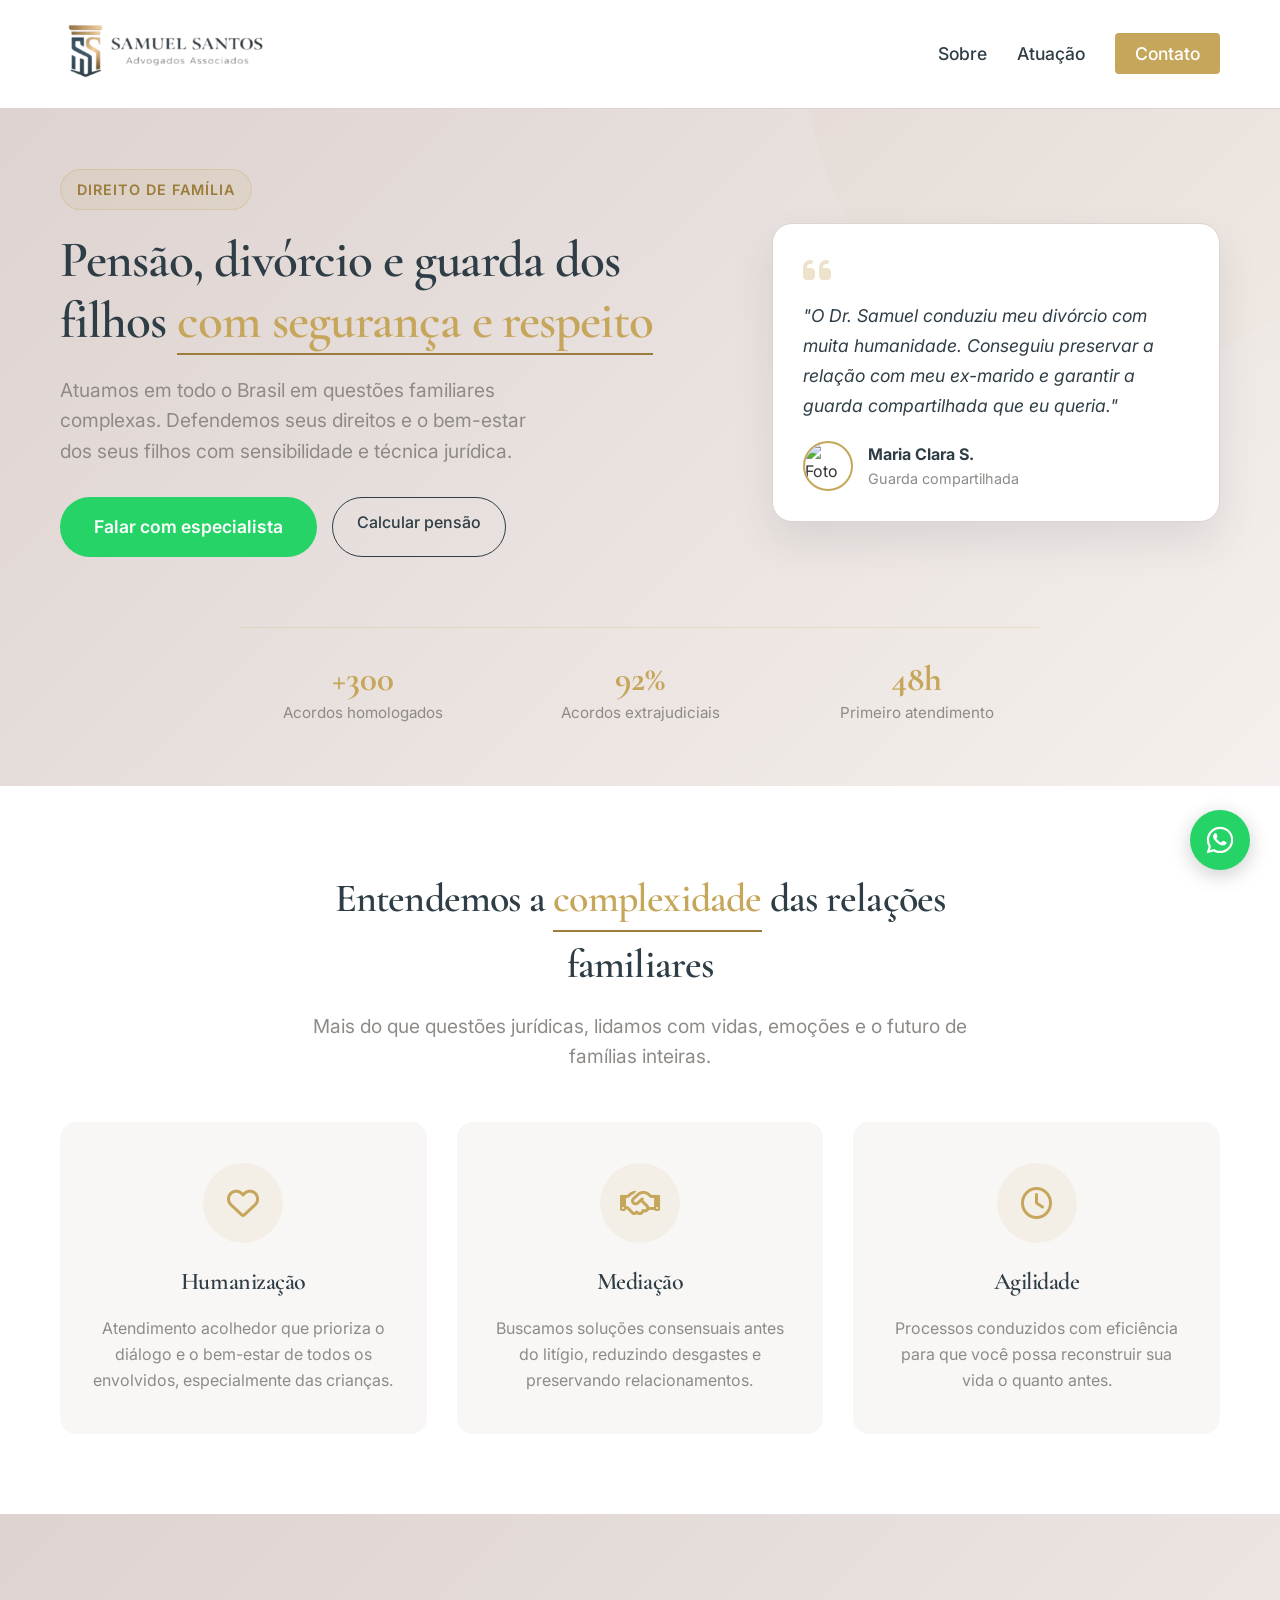
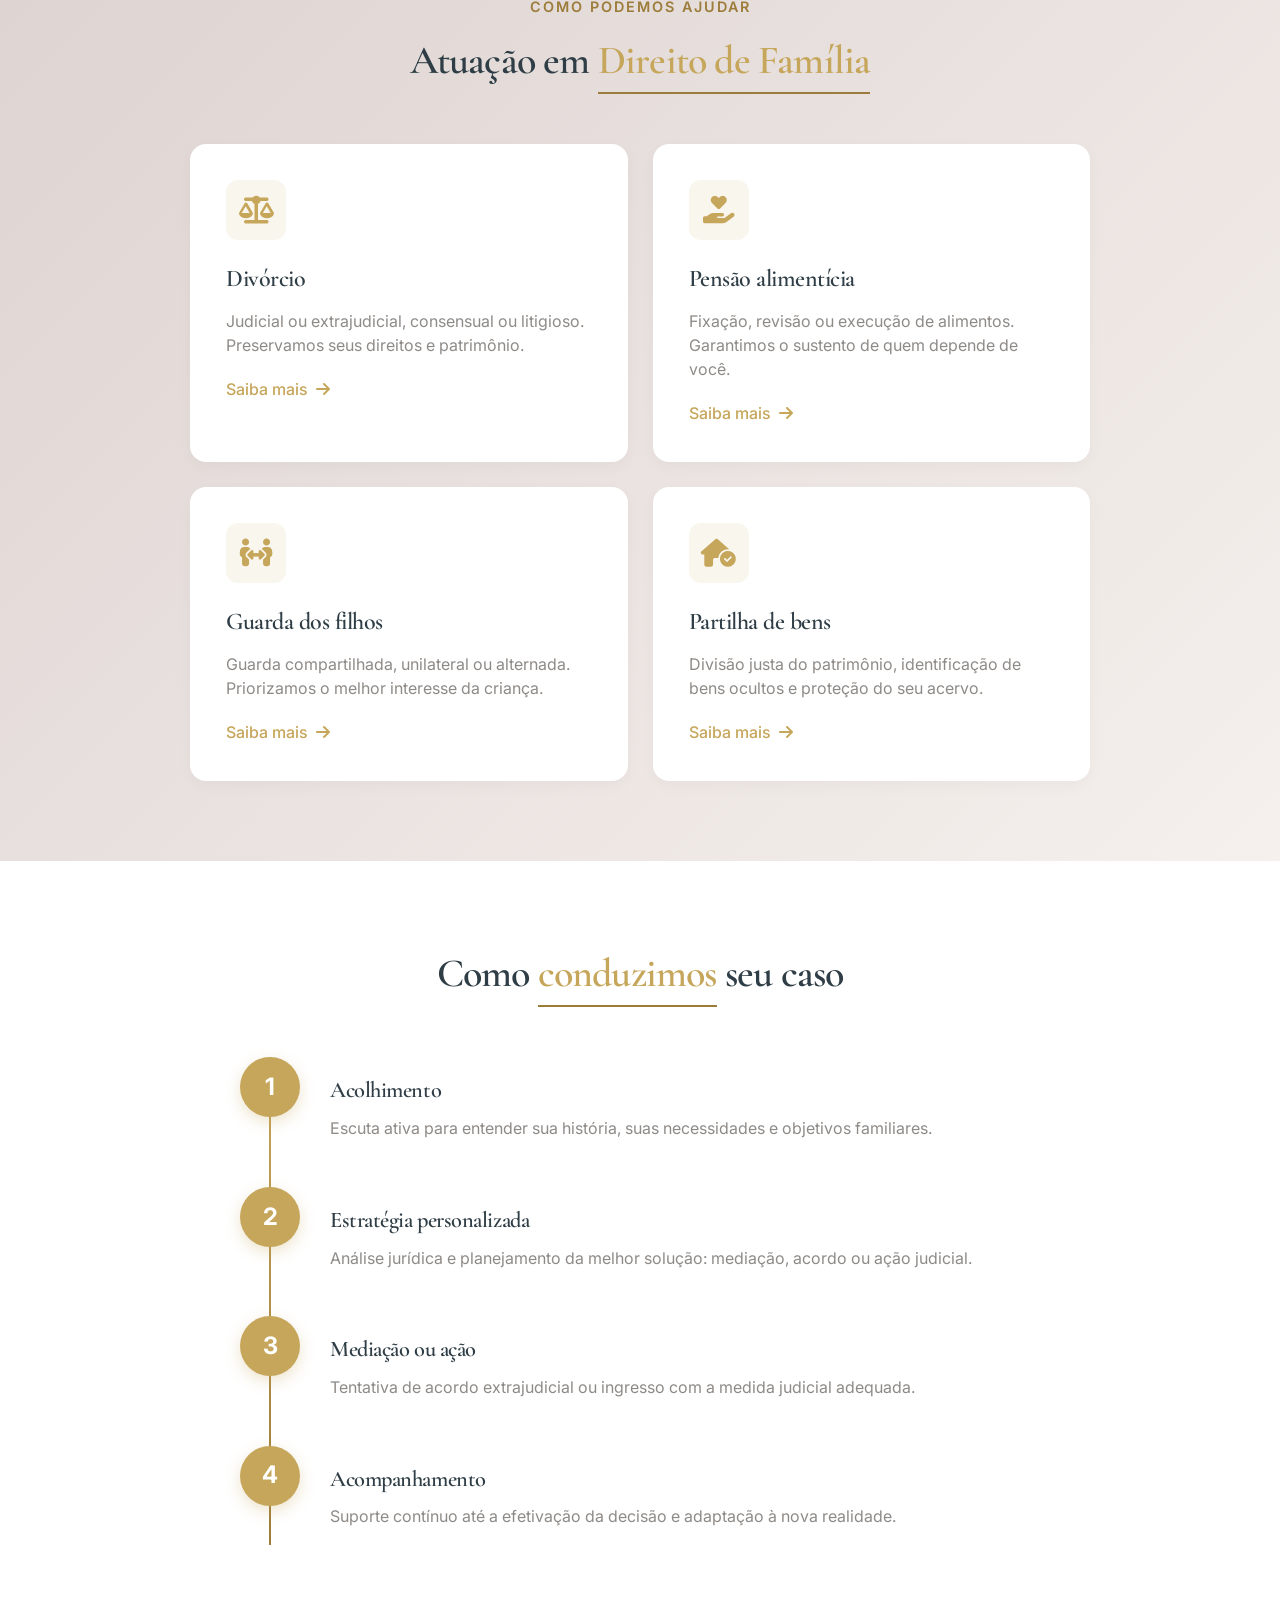
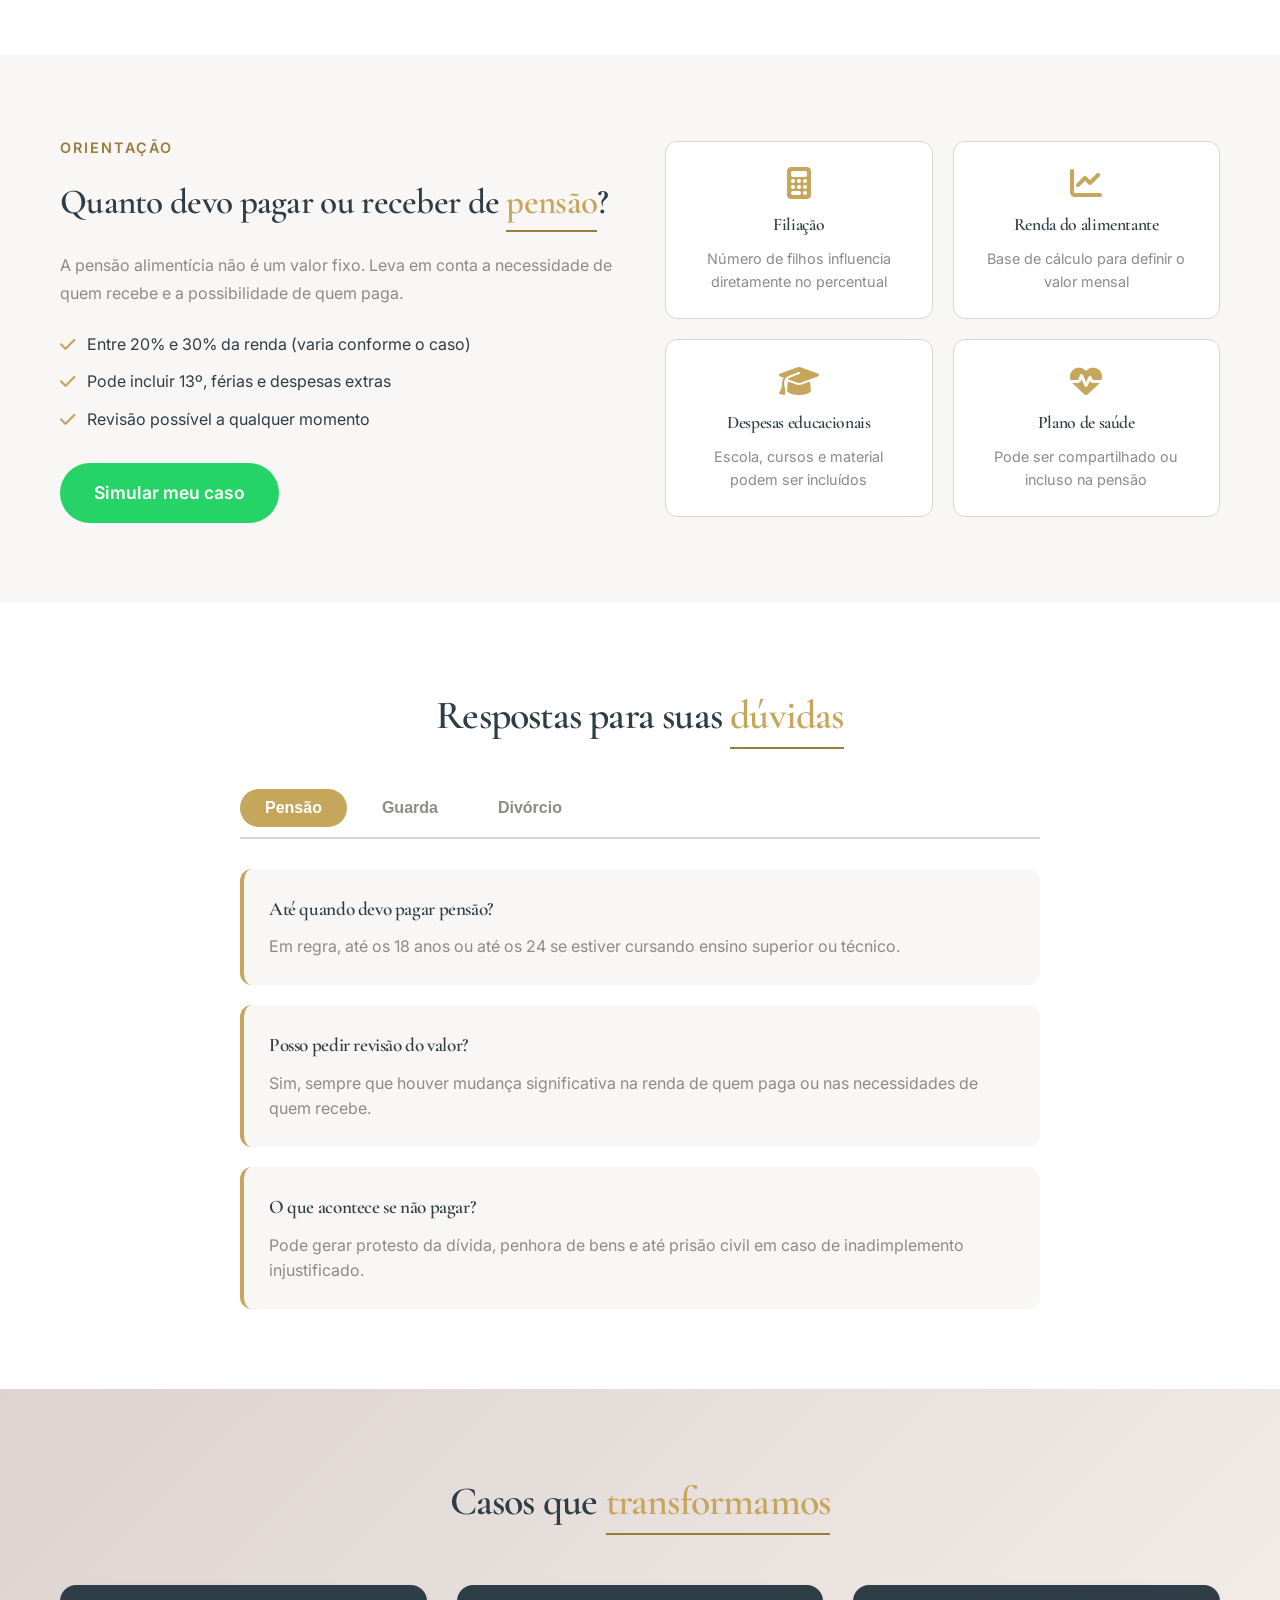
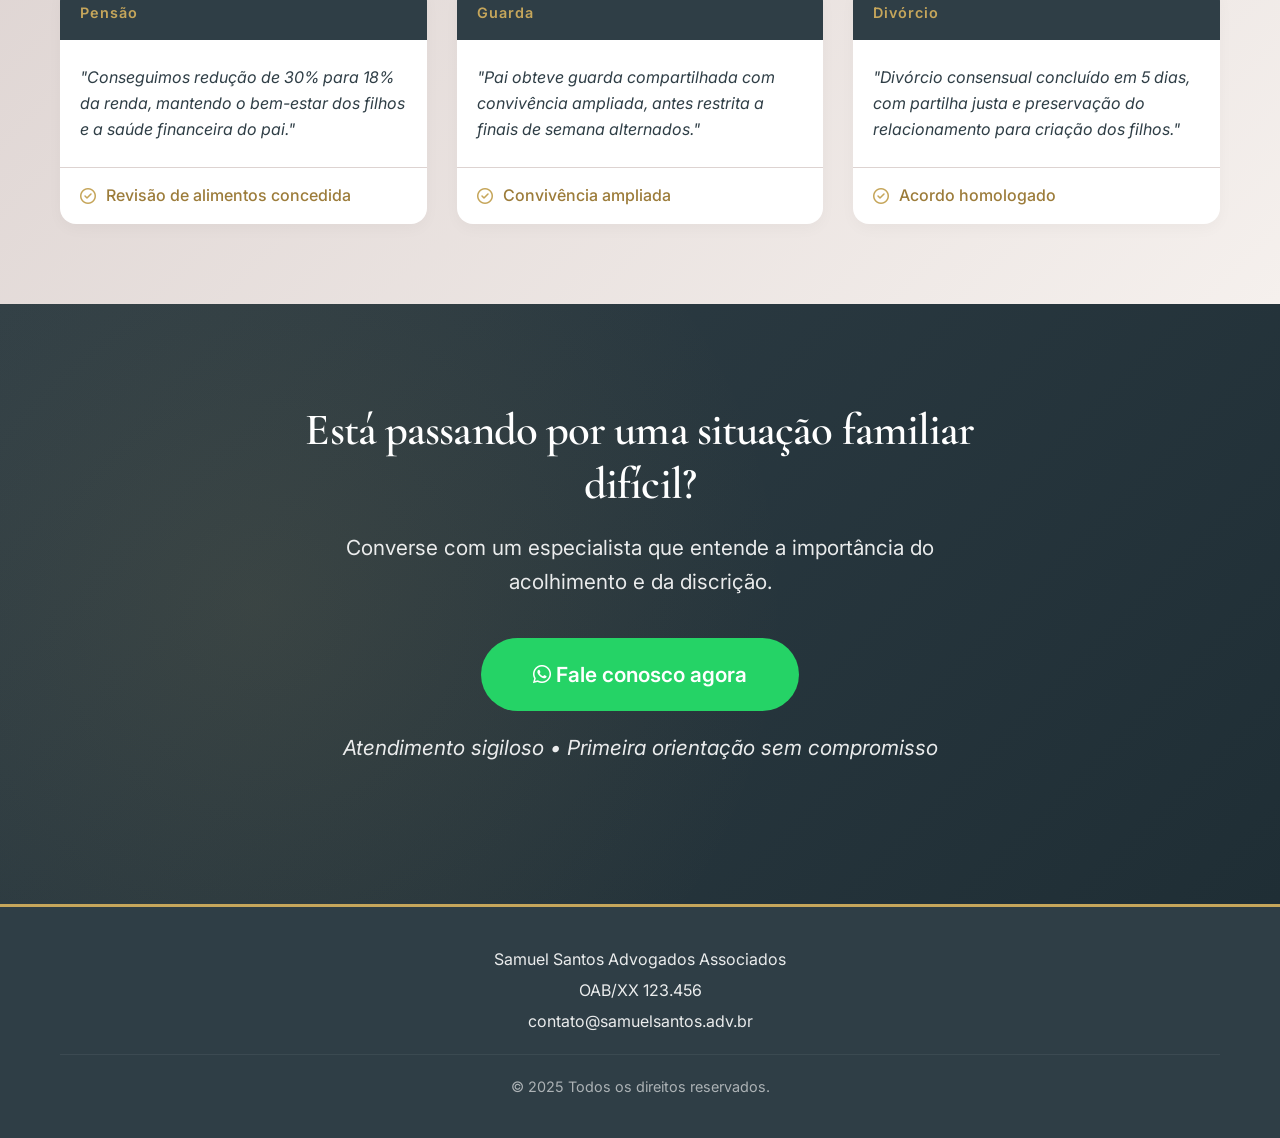
==== pensaoeDivorcio/index.html @ beafce42 "Add files via upload" ====
<!DOCTYPE html>
<html lang="pt-BR">
<head>
    <meta charset="UTF-8">
    <meta name="viewport" content="width=device-width, initial-scale=1.0">
    <title>Samuel Santos Advogados - Direito de Família</title>
    <link rel="stylesheet" href="css/estilo.css">
    <link rel="preconnect" href="https://fonts.googleapis.com">
    <link rel="preconnect" href="https://fonts.gstatic.com" crossorigin>
    <link href="https://fonts.googleapis.com/css2?family=Cormorant+Garamond:wght@400;500;600;700&family=Inter:wght@300;400;500;600&display=swap" rel="stylesheet">
    <link rel="stylesheet" href="https://cdnjs.cloudflare.com/ajax/libs/font-awesome/6.5.1/css/all.min.css">
</head>
<body>
    <!-- HEADER COM LOGO (mantido) -->
    <header class="cabecalho">
        <div class="container cabecalho-flex">
            <div class="logo">
                <img src="imagens/logo-samuel-santos.png" alt="Samuel Santos Advogados Associados" class="logo-img">
            </div>
            <nav class="menu-principal">
                <ul>
                    <li><a href="#sobre">Sobre</a></li>
                    <li><a href="#atuacao">Atuação</a></li>
                    <li><a href="#contato" class="btn-contato-header">Contato</a></li>
                </ul>
            </nav>
        </div>
    </header>

    <!-- HERO SECTION - LAYOUT COM DEPOIMENTO EM DESTAQUE (formato único) -->
    <section class="hero-familia">
        <div class="container">
            <div class="hero-familia-grid">
                <div class="hero-familia-conteudo">
                    <span class="hero-familia-tag">DIREITO DE FAMÍLIA</span>
                    <h1>Pensão, divórcio e guarda dos filhos <span class="destaque-dourado">com segurança e respeito</span></h1>
                    <p class="hero-familia-texto">Atuamos em todo o Brasil em questões familiares complexas. Defendemos seus direitos e o bem-estar dos seus filhos com sensibilidade e técnica jurídica.</p>
                    <div class="hero-familia-cta">
                        <a href="https://wa.me/5511999999999" class="btn-whatsapp" target="_blank">Falar com especialista</a>
                        <a href="#calculadora" class="btn-secundario">Calcular pensão</a>
                    </div>
                </div>
                <div class="hero-familia-depoimento">
                    <div class="depoimento-card">
                        <i class="fa-solid fa-quote-left"></i>
                        <p>"O Dr. Samuel conduziu meu divórcio com muita humanidade. Conseguiu preservar a relação com meu ex-marido e garantir a guarda compartilhada que eu queria."</p>
                        <div class="depoimento-autor">
                            <img src="imagens/depoimento-1.JPEG" alt="Foto de cliente" class="depoimento-foto">
                            <div>
                                <strong>Maria Clara S.</strong>
                                <span>Guarda compartilhada</span>
                            </div>
                        </div>
                    </div>
                </div>
            </div>
            <div class="hero-familia-stats">
                <div class="stat-item">
                    <span class="stat-numero">+300</span>
                    <span class="stat-label">Acordos homologados</span>
                </div>
                <div class="stat-item">
                    <span class="stat-numero">92%</span>
                    <span class="stat-label">Acordos extrajudiciais</span>
                </div>
                <div class="stat-item">
                    <span class="stat-numero">48h</span>
                    <span class="stat-label">Primeiro atendimento</span>
                </div>
            </div>
        </div>
    </section>

    <!-- SEÇÃO SOBRE - COM FOCO EM FAMÍLIA (layout diferente) -->
    <section id="sobre" class="sobre-familia">
        <div class="container">
            <div class="sobre-familia-header">
                <h2>Entendemos a <span class="destaque-dourado">complexidade</span> das relações familiares</h2>
                <p>Mais do que questões jurídicas, lidamos com vidas, emoções e o futuro de famílias inteiras.</p>
            </div>
            <div class="sobre-familia-grid">
                <div class="sobre-familia-card">
                    <div class="sobre-familia-icone">
                        <i class="fa-regular fa-heart"></i>
                    </div>
                    <h3>Humanização</h3>
                    <p>Atendimento acolhedor que prioriza o diálogo e o bem-estar de todos os envolvidos, especialmente das crianças.</p>
                </div>
                <div class="sobre-familia-card">
                    <div class="sobre-familia-icone">
                        <i class="fa-regular fa-handshake"></i>
                    </div>
                    <h3>Mediação</h3>
                    <p>Buscamos soluções consensuais antes do litígio, reduzindo desgastes e preservando relacionamentos.</p>
                </div>
                <div class="sobre-familia-card">
                    <div class="sobre-familia-icone">
                        <i class="fa-regular fa-clock"></i>
                    </div>
                    <h3>Agilidade</h3>
                    <p>Processos conduzidos com eficiência para que você possa reconstruir sua vida o quanto antes.</p>
                </div>
            </div>
        </div>
    </section>

    <!-- SEÇÃO DE ÁREAS DE ATUAÇÃO - GRID 2x2 COM ÍCONES (formato novo) -->
    <section id="atuacao" class="areas-atuacao">
        <div class="container">
            <div class="areas-atuacao-header">
                <span class="areas-tag">COMO PODEMOS AJUDAR</span>
                <h2>Atuação em <span class="destaque-dourado">Direito de Família</span></h2>
            </div>
            <div class="areas-grid">
                <div class="area-item">
                    <div class="area-icon-wrapper">
                        <i class="fa-solid fa-scale-balanced"></i>
                    </div>
                    <h3>Divórcio</h3>
                    <p>Judicial ou extrajudicial, consensual ou litigioso. Preservamos seus direitos e patrimônio.</p>
                    <a href="#" class="area-saiba-mais">Saiba mais <i class="fa-solid fa-arrow-right"></i></a>
                </div>
                <div class="area-item">
                    <div class="area-icon-wrapper">
                        <i class="fa-solid fa-hand-holding-heart"></i>
                    </div>
                    <h3>Pensão alimentícia</h3>
                    <p>Fixação, revisão ou execução de alimentos. Garantimos o sustento de quem depende de você.</p>
                    <a href="#" class="area-saiba-mais">Saiba mais <i class="fa-solid fa-arrow-right"></i></a>
                </div>
                <div class="area-item">
                    <div class="area-icon-wrapper">
                        <i class="fa-solid fa-people-arrows"></i>
                    </div>
                    <h3>Guarda dos filhos</h3>
                    <p>Guarda compartilhada, unilateral ou alternada. Priorizamos o melhor interesse da criança.</p>
                    <a href="#" class="area-saiba-mais">Saiba mais <i class="fa-solid fa-arrow-right"></i></a>
                </div>
                <div class="area-item">
                    <div class="area-icon-wrapper">
                        <i class="fa-solid fa-house-circle-check"></i>
                    </div>
                    <h3>Partilha de bens</h3>
                    <p>Divisão justa do patrimônio, identificação de bens ocultos e proteção do seu acervo.</p>
                    <a href="#" class="area-saiba-mais">Saiba mais <i class="fa-solid fa-arrow-right"></i></a>
                </div>
            </div>
        </div>
    </section>

    <!-- SEÇÃO DE PROCESSO - TIMELINE VERTICAL (formato diferente das anteriores) -->
    <section class="processo-familia">
        <div class="container">
            <h2 class="processo-titulo">Como <span class="destaque-dourado">conduzimos</span> seu caso</h2>
            <div class="processo-linha">
                <div class="processo-item">
                    <div class="processo-marcador">
                        <span>1</span>
                    </div>
                    <div class="processo-conteudo">
                        <h3>Acolhimento</h3>
                        <p>Escuta ativa para entender sua história, suas necessidades e objetivos familiares.</p>
                    </div>
                </div>
                <div class="processo-item">
                    <div class="processo-marcador">
                        <span>2</span>
                    </div>
                    <div class="processo-conteudo">
                        <h3>Estratégia personalizada</h3>
                        <p>Análise jurídica e planejamento da melhor solução: mediação, acordo ou ação judicial.</p>
                    </div>
                </div>
                <div class="processo-item">
                    <div class="processo-marcador">
                        <span>3</span>
                    </div>
                    <div class="processo-conteudo">
                        <h3>Mediação ou ação</h3>
                        <p>Tentativa de acordo extrajudicial ou ingresso com a medida judicial adequada.</p>
                    </div>
                </div>
                <div class="processo-item">
                    <div class="processo-marcador">
                        <span>4</span>
                    </div>
                    <div class="processo-conteudo">
                        <h3>Acompanhamento</h3>
                        <p>Suporte contínuo até a efetivação da decisão e adaptação à nova realidade.</p>
                    </div>
                </div>
            </div>
        </div>
    </section>

    <!-- SEÇÃO CALCULADORA DE PENSÃO (interativa com cards) -->
    <section id="calculadora" class="calculadora-pensao">
        <div class="container">
            <div class="calculadora-grid">
                <div class="calculadora-info">
                    <span class="calculadora-tag">ORIENTAÇÃO</span>
                    <h2>Quanto devo pagar ou receber de <span class="destaque-dourado">pensão</span>?</h2>
                    <p>A pensão alimentícia não é um valor fixo. Leva em conta a necessidade de quem recebe e a possibilidade de quem paga.</p>
                    <ul class="calculadora-lista">
                        <li><i class="fa-solid fa-check"></i> Entre 20% e 30% da renda (varia conforme o caso)</li>
                        <li><i class="fa-solid fa-check"></i> Pode incluir 13º, férias e despesas extras</li>
                        <li><i class="fa-solid fa-check"></i> Revisão possível a qualquer momento</li>
                    </ul>
                    <a href="https://wa.me/5511999999999" class="btn-whatsapp">Simular meu caso</a>
                </div>
                <div class="calculadora-cards">
                    <div class="card-pensao">
                        <i class="fa-solid fa-calculator"></i>
                        <h4>Filiação</h4>
                        <p>Número de filhos influencia diretamente no percentual</p>
                    </div>
                    <div class="card-pensao">
                        <i class="fa-solid fa-chart-line"></i>
                        <h4>Renda do alimentante</h4>
                        <p>Base de cálculo para definir o valor mensal</p>
                    </div>
                    <div class="card-pensao">
                        <i class="fa-solid fa-graduation-cap"></i>
                        <h4>Despesas educacionais</h4>
                        <p>Escola, cursos e material podem ser incluídos</p>
                    </div>
                    <div class="card-pensao">
                        <i class="fa-solid fa-heart-pulse"></i>
                        <h4>Plano de saúde</h4>
                        <p>Pode ser compartilhado ou incluso na pensão</p>
                    </div>
                </div>
            </div>
        </div>
    </section>

    <!-- SEÇÃO DE DÚVIDAS - FORMATO DE ABAS (novo) -->
    <section class="duvidas-familia">
        <div class="container">
            <h2 class="duvidas-titulo">Respostas para suas <span class="destaque-dourado">dúvidas</span></h2>
            <div class="duvidas-tabs">
                <div class="tabs-header">
                    <button class="tab-btn ativo" data-tab="pensao">Pensão</button>
                    <button class="tab-btn" data-tab="guarda">Guarda</button>
                    <button class="tab-btn" data-tab="divorcio">Divórcio</button>
                </div>
                <div class="tabs-content">
                    <div class="tab-panel ativo" id="pensao">
                        <div class="faq-lista">
                            <div class="faq-item">
                                <h4>Até quando devo pagar pensão?</h4>
                                <p>Em regra, até os 18 anos ou até os 24 se estiver cursando ensino superior ou técnico.</p>
                            </div>
                            <div class="faq-item">
                                <h4>Posso pedir revisão do valor?</h4>
                                <p>Sim, sempre que houver mudança significativa na renda de quem paga ou nas necessidades de quem recebe.</p>
                            </div>
                            <div class="faq-item">
                                <h4>O que acontece se não pagar?</h4>
                                <p>Pode gerar protesto da dívida, penhora de bens e até prisão civil em caso de inadimplemento injustificado.</p>
                            </div>
                        </div>
                    </div>
                    <div class="tab-panel" id="guarda">
                        <div class="faq-lista">
                            <div class="faq-item">
                                <h4>Guarda compartilhada significa tempo igual?</h4>
                                <p>Não necessariamente. Significa divisão de responsabilidades, não necessariamente tempo igual com cada genitor.</p>
                            </div>
                            <div class="faq-item">
                                <h4>Como definir a guarda unilateral?</h4>
                                <p>Quando um dos geniores não tem condições ou interesse em exercer a guarda, ou quando há conflito grave.</p>
                            </div>
                            <div class="faq-item">
                                <h4>Filho pode escolher com quem ficar?</h4>
                                <p>O juiz ouve a criança, mas a decisão final considera o melhor interesse, não apenas a vontade.</p>
                            </div>
                        </div>
                    </div>
                    <div class="tab-panel" id="divorcio">
                        <div class="faq-lista">
                            <div class="faq-item">
                                <h4>Preciso de advogado para me divorciar?</h4>
                                <p>Sim, o divórcio judicial ou extrajudicial exige assistência de advogado.</p>
                            </div>
                            <div class="faq-item">
                                <h4>Quanto tempo demora um divórcio consensual?</h4>
                                <p>Pode ser feito em cartório em poucos dias, se não houver filhos menores ou bens complexos.</p>
                            </div>
                            <div class="faq-item">
                                <h4>Preciso esperar separação de fato?</h4>
                                <p>Não. Desde a Emenda Constitucional 66/2010 não há mais exigência de prazo para o divórcio.</p>
                            </div>
                        </div>
                    </div>
                </div>
            </div>
        </div>
    </section>

    <!-- SEÇÃO DE CASOS REAIS - CARDS COM RESULTADOS -->
    <section class="casos-reais">
        <div class="container">
            <h2 class="casos-titulo">Casos que <span class="destaque-dourado">transformamos</span></h2>
            <div class="casos-reais-grid">
                <div class="caso-real-card">
                    <div class="caso-real-header">
                        <span class="caso-real-categoria">Pensão</span>
                    </div>
                    <p class="caso-real-descricao">"Conseguimos redução de 30% para 18% da renda, mantendo o bem-estar dos filhos e a saúde financeira do pai."</p>
                    <div class="caso-real-resultado">
                        <i class="fa-regular fa-circle-check"></i>
                        <span>Revisão de alimentos concedida</span>
                    </div>
                </div>
                <div class="caso-real-card">
                    <div class="caso-real-header">
                        <span class="caso-real-categoria">Guarda</span>
                    </div>
                    <p class="caso-real-descricao">"Pai obteve guarda compartilhada com convivência ampliada, antes restrita a finais de semana alternados."</p>
                    <div class="caso-real-resultado">
                        <i class="fa-regular fa-circle-check"></i>
                        <span>Convivência ampliada</span>
                    </div>
                </div>
                <div class="caso-real-card">
                    <div class="caso-real-header">
                        <span class="caso-real-categoria">Divórcio</span>
                    </div>
                    <p class="caso-real-descricao">"Divórcio consensual concluído em 5 dias, com partilha justa e preservação do relacionamento para criação dos filhos."</p>
                    <div class="caso-real-resultado">
                        <i class="fa-regular fa-circle-check"></i>
                        <span>Acordo homologado</span>
                    </div>
                </div>
            </div>
        </div>
    </section>

    <!-- CTA FINAL - FORMATO ESPECIAL COM BACKGROUND -->
    <section id="contato" class="cta-final-familia">
        <div class="container">
            <div class="cta-final-conteudo">
                <h2>Está passando por uma situação familiar difícil?</h2>
                <p>Converse com um especialista que entende a importância do acolhimento e da discrição.</p>
                <div class="cta-final-botoes">
                    <a href="https://wa.me/5511999999999" class="btn-whatsapp btn-grande" target="_blank">
                        <i class="fa-brands fa-whatsapp"></i> Fale conosco agora
                    </a>
                    <p class="cta-final-nota">Atendimento sigiloso • Primeira orientação sem compromisso</p>
                </div>
            </div>
        </div>
    </section>

    <!-- RODAPÉ (mantido) -->
    <footer class="rodape">
        <div class="container">
            <div class="rodape-info">
                <p>Samuel Santos Advogados Associados</p>
                <p>OAB/XX 123.456</p>
                <p>contato@samuelsantos.adv.br</p>
            </div>
            <p class="copyright">© 2025 Todos os direitos reservados.</p>
        </div>
    </footer>

    <!-- WHATSAPP FLOAT (mantido) -->
    <a href="https://wa.me/5511999999999" class="whatsapp-float" target="_blank">
        <img src="data:image/svg+xml,%3Csvg xmlns='http://www.w3.org/2000/svg' width='32' height='32' viewBox='0 0 24 24' fill='%23ffffff'%3E%3Cpath d='M19.05 4.91A9.816 9.816 0 0 0 12.04 2c-5.46 0-9.91 4.45-9.91 9.91 0 1.75.46 3.45 1.32 4.95L2 22l5.25-1.38c1.45.79 3.08 1.21 4.74 1.21 5.46 0 9.91-4.45 9.91-9.91 0-2.65-1.03-5.14-2.9-7.01zm-7.01 15.24c-1.48 0-2.93-.4-4.2-1.15l-.3-.18-3.12.82.83-3.04-.2-.31a8.264 8.264 0 0 1-1.26-4.38c0-4.54 3.7-8.24 8.24-8.24 2.2 0 4.27.86 5.82 2.42a8.183 8.183 0 0 1 2.41 5.83c.02 4.54-3.68 8.23-8.22 8.23z'/%3E%3Cpath d='M16.15 13.4c-.24-.12-1.43-.71-1.65-.79-.22-.08-.38-.12-.54.12-.16.24-.63.79-.77.95-.14.16-.29.18-.53.06-.24-.12-1.01-.37-1.92-1.18-.71-.63-1.19-1.41-1.33-1.65-.14-.24-.02-.37.1-.49.11-.11.24-.29.36-.43.12-.14.16-.24.24-.4.08-.16.04-.3-.02-.42-.06-.12-.54-1.3-.74-1.78-.2-.48-.4-.42-.55-.43h-.47c-.16 0-.42.06-.64.3-.22.24-.86.84-.86 2.05 0 1.21.88 2.38 1 2.54.12.16 1.73 2.64 4.19 3.62.59.23 1.05.37 1.41.47.59.16 1.13.14 1.56.09.48-.06 1.48-.61 1.69-1.2.21-.59.21-1.1.15-1.21-.06-.11-.22-.17-.46-.29z'/%3E%3C/svg%3E" alt="WhatsApp">
    </a>

    <script src="js/scripts.js"></script>
</body>
</html>
---- pensaoeDivorcio/css/estilo.css ----
/* ===== VARIÁVEIS (MANTIDAS) ===== */
:root {
    --bege-claro: #DDD3D1;
    --azul-petroleo: #2F3E46;
    --dourado-met: #C6A65B;
    --dourado-escuro: #9C7C3A;
    --cinza-medio: #8E8A87;
    --branco: #FFFFFF;
    --preto-suave: #333333;
}

/* ===== RESET E BASE ===== */
* {
    margin: 0;
    padding: 0;
    box-sizing: border-box;
}

body {
    font-family: 'Inter', sans-serif;
    color: var(--preto-suave);
    background-color: var(--branco);
    line-height: 1.6;
}

h1, h2, h3, h4 {
    font-family: 'Cormorant Garamond', serif;
    font-weight: 600;
    letter-spacing: -0.02em;
}

.container {
    max-width: 1200px;
    margin: 0 auto;
    padding: 0 20px;
}

/* ===== CABEÇALHO (MANTIDO) ===== */
.cabecalho {
    background-color: var(--branco);
    border-bottom: 1px solid var(--bege-claro);
    padding: 20px 0;
    position: sticky;
    top: 0;
    z-index: 100;
}

.cabecalho-flex {
    display: flex;
    justify-content: space-between;
    align-items: center;
    flex-wrap: wrap;
}

.logo-img {
    max-height: 60px;
    width: auto;
}

.menu-principal ul {
    display: flex;
    list-style: none;
    gap: 30px;
    align-items: center;
}

.menu-principal a {
    text-decoration: none;
    color: var(--azul-petroleo);
    font-weight: 500;
    font-size: 1.1rem;
    transition: color 0.2s;
}

.menu-principal a:hover {
    color: var(--dourado-met);
}

.btn-contato-header {
    background-color: var(--dourado-met);
    color: var(--branco) !important;
    padding: 10px 20px;
    border-radius: 4px;
    transition: background-color 0.2s;
}

.btn-contato-header:hover {
    background-color: var(--dourado-escuro);
    color: var(--branco);
}

/* ===== BOTÕES (MANTIDOS) ===== */
.btn-whatsapp {
    display: inline-block;
    background-color: #25D366;
    color: white;
    text-decoration: none;
    padding: 14px 32px;
    border-radius: 50px;
    font-weight: 600;
    font-size: 1.1rem;
    transition: all 0.3s;
    border: 2px solid transparent;
}

.btn-whatsapp:hover {
    background-color: #20b859;
    transform: translateY(-2px);
    box-shadow: 0 10px 20px rgba(0,0,0,0.1);
}

.btn-secundario {
    display: inline-block;
    background-color: transparent;
    color: var(--azul-petroleo);
    text-decoration: none;
    padding: 12px 24px;
    border-radius: 50px;
    font-weight: 500;
    border: 1px solid var(--azul-petroleo);
    transition: all 0.2s;
}

.btn-secundario:hover {
    background-color: var(--azul-petroleo);
    color: var(--branco);
}

.btn-grande {
    padding: 18px 50px;
    font-size: 1.3rem;
}

/* ===== HERO FAMÍLIA (NOVO) ===== */
.hero-familia {
    padding: 60px 0;
    background: linear-gradient(135deg, var(--bege-claro) 0%, #F5F0ED 100%);
    position: relative;
    overflow: hidden;
}

.hero-familia::before {
    content: '';
    position: absolute;
    top: -50%;
    right: -10%;
    width: 600px;
    height: 600px;
    background: rgba(198, 166, 91, 0.03);
    border-radius: 50%;
    pointer-events: none;
}

.hero-familia-grid {
    display: grid;
    grid-template-columns: 1.2fr 0.8fr;
    gap: 40px;
    align-items: center;
    margin-bottom: 50px;
}

.hero-familia-tag {
    display: inline-block;
    background: rgba(198, 166, 91, 0.1);
    color: var(--dourado-escuro);
    padding: 8px 16px;
    border-radius: 50px;
    font-size: 0.9rem;
    font-weight: 600;
    letter-spacing: 1px;
    margin-bottom: 20px;
    border: 1px solid rgba(198, 166, 91, 0.3);
}

.hero-familia-conteudo h1 {
    font-size: clamp(2.2rem, 4vw, 3.2rem);
    color: var(--azul-petroleo);
    margin-bottom: 20px;
    line-height: 1.2;
}

.destaque-dourado {
    color: var(--dourado-met);
    border-bottom: 2px solid var(--dourado-escuro);
    display: inline-block;
}

.hero-familia-texto {
    font-size: 1.2rem;
    color: var(--cinza-medio);
    margin-bottom: 30px;
    line-height: 1.6;
    max-width: 500px;
}

.hero-familia-cta {
    display: flex;
    gap: 15px;
    flex-wrap: wrap;
    margin-bottom: 20px;
}

.depoimento-card {
    background: var(--branco);
    padding: 30px;
    border-radius: 20px;
    box-shadow: 0 20px 40px rgba(47, 62, 70, 0.1);
    border: 1px solid var(--bege-claro);
    position: relative;
}

.depoimento-card i {
    font-size: 2rem;
    color: var(--dourado-met);
    opacity: 0.3;
    margin-bottom: 15px;
}

.depoimento-card p {
    font-size: 1.1rem;
    color: var(--azul-petroleo);
    font-style: italic;
    margin-bottom: 20px;
    line-height: 1.7;
}

.depoimento-autor {
    display: flex;
    align-items: center;
    gap: 15px;
}

.depoimento-foto {
    width: 50px;
    height: 50px;
    border-radius: 50%;
    object-fit: cover;
    border: 2px solid var(--dourado-met);
}

.depoimento-autor div {
    display: flex;
    flex-direction: column;
}

.depoimento-autor strong {
    color: var(--azul-petroleo);
    font-size: 1rem;
}

.depoimento-autor span {
    color: var(--cinza-medio);
    font-size: 0.9rem;
}

.hero-familia-stats {
    display: flex;
    justify-content: space-between;
    gap: 30px;
    max-width: 800px;
    margin: 0 auto;
    padding: 30px 0 0;
    border-top: 1px solid rgba(198, 166, 91, 0.2);
}

.stat-item {
    text-align: center;
    flex: 1;
}

.stat-numero {
    display: block;
    font-size: 2.2rem;
    font-weight: 700;
    color: var(--dourado-met);
    font-family: 'Cormorant Garamond', serif;
    line-height: 1.2;
}

.stat-label {
    font-size: 0.95rem;
    color: var(--cinza-medio);
}

/* ===== SOBRE FAMÍLIA (NOVO) ===== */
.sobre-familia {
    padding: 80px 0;
    background: var(--branco);
}

.sobre-familia-header {
    text-align: center;
    max-width: 700px;
    margin: 0 auto 50px;
}

.sobre-familia-header h2 {
    font-size: 2.5rem;
    color: var(--azul-petroleo);
    margin-bottom: 15px;
}

.sobre-familia-header p {
    font-size: 1.2rem;
    color: var(--cinza-medio);
}

.sobre-familia-grid {
    display: grid;
    grid-template-columns: repeat(3, 1fr);
    gap: 30px;
}

.sobre-familia-card {
    text-align: center;
    padding: 40px 30px;
    background: #F9F7F6;
    border-radius: 16px;
    transition: transform 0.3s ease, box-shadow 0.3s ease;
    border: 1px solid transparent;
}

.sobre-familia-card:hover {
    transform: translateY(-5px);
    border-color: var(--dourado-met);
    box-shadow: 0 15px 30px rgba(0,0,0,0.05);
}

.sobre-familia-icone {
    width: 80px;
    height: 80px;
    margin: 0 auto 20px;
    background: rgba(198, 166, 91, 0.1);
    border-radius: 50%;
    display: flex;
    align-items: center;
    justify-content: center;
}

.sobre-familia-icone i {
    font-size: 32px;
    color: var(--dourado-met);
}

.sobre-familia-card h3 {
    font-size: 1.5rem;
    color: var(--azul-petroleo);
    margin-bottom: 15px;
}

.sobre-familia-card p {
    color: var(--cinza-medio);
    line-height: 1.6;
}

/* ===== ÁREAS DE ATUAÇÃO (GRID 2x2) ===== */
.areas-atuacao {
    padding: 80px 0;
    background: linear-gradient(135deg, var(--bege-claro) 0%, #F5F0ED 100%);
}

.areas-atuacao-header {
    text-align: center;
    margin-bottom: 50px;
}

.areas-tag {
    display: inline-block;
    color: var(--dourado-escuro);
    font-weight: 600;
    letter-spacing: 2px;
    font-size: 0.9rem;
    margin-bottom: 10px;
}

.areas-atuacao-header h2 {
    font-size: 2.5rem;
    color: var(--azul-petroleo);
}

.areas-grid {
    display: grid;
    grid-template-columns: repeat(2, 1fr);
    gap: 25px;
    max-width: 900px;
    margin: 0 auto;
}

.area-item {
    background: var(--branco);
    padding: 35px;
    border-radius: 16px;
    transition: all 0.3s ease;
    border: 1px solid transparent;
    box-shadow: 0 5px 15px rgba(0,0,0,0.03);
}

.area-item:hover {
    border-color: var(--dourado-met);
    transform: translateY(-3px);
    box-shadow: 0 15px 30px rgba(0,0,0,0.08);
}

.area-icon-wrapper {
    width: 60px;
    height: 60px;
    background: rgba(198, 166, 91, 0.1);
    border-radius: 12px;
    display: flex;
    align-items: center;
    justify-content: center;
    margin-bottom: 20px;
}

.area-icon-wrapper i {
    font-size: 28px;
    color: var(--dourado-met);
}

.area-item h3 {
    font-size: 1.5rem;
    color: var(--azul-petroleo);
    margin-bottom: 10px;
}

.area-item p {
    color: var(--cinza-medio);
    margin-bottom: 20px;
    line-height: 1.5;
}

.area-saiba-mais {
    color: var(--dourado-met);
    text-decoration: none;
    font-weight: 500;
    display: inline-flex;
    align-items: center;
    gap: 8px;
    transition: gap 0.3s ease;
}

.area-saiba-mais:hover {
    gap: 12px;
    color: var(--dourado-escuro);
}

/* ===== PROCESSO (TIMELINE VERTICAL) ===== */
.processo-familia {
    padding: 80px 0;
    background: var(--branco);
}

.processo-titulo {
    text-align: center;
    font-size: 2.5rem;
    color: var(--azul-petroleo);
    margin-bottom: 50px;
}

.processo-linha {
    max-width: 800px;
    margin: 0 auto;
    position: relative;
}

.processo-linha::before {
    content: '';
    position: absolute;
    left: 29px;
    top: 0;
    bottom: 0;
    width: 2px;
    background: linear-gradient(to bottom, var(--dourado-met), var(--dourado-escuro));
}

.processo-item {
    display: flex;
    gap: 30px;
    margin-bottom: 30px;
    position: relative;
}

.processo-marcador {
    width: 60px;
    height: 60px;
    background: var(--dourado-met);
    border-radius: 50%;
    display: flex;
    align-items: center;
    justify-content: center;
    color: var(--branco);
    font-weight: 700;
    font-size: 1.5rem;
    position: relative;
    z-index: 2;
    box-shadow: 0 5px 15px rgba(198, 166, 91, 0.3);
}

.processo-conteudo {
    flex: 1;
    padding: 15px 0;
}

.processo-conteudo h3 {
    font-size: 1.4rem;
    color: var(--azul-petroleo);
    margin-bottom: 8px;
}

.processo-conteudo p {
    color: var(--cinza-medio);
    line-height: 1.6;
}

/* ===== CALCULADORA DE PENSÃO ===== */
.calculadora-pensao {
    padding: 80px 0;
    background: #F9F7F6;
}

.calculadora-grid {
    display: grid;
    grid-template-columns: 1fr 1fr;
    gap: 50px;
    align-items: center;
}

.calculadora-tag {
    display: inline-block;
    color: var(--dourado-escuro);
    font-weight: 600;
    letter-spacing: 2px;
    font-size: 0.9rem;
    margin-bottom: 15px;
}

.calculadora-info h2 {
    font-size: 2.2rem;
    color: var(--azul-petroleo);
    margin-bottom: 20px;
}

.calculadora-info p {
    color: var(--cinza-medio);
    margin-bottom: 25px;
    line-height: 1.7;
}

.calculadora-lista {
    list-style: none;
    margin-bottom: 30px;
}

.calculadora-lista li {
    display: flex;
    align-items: center;
    gap: 12px;
    margin-bottom: 12px;
    color: var(--azul-petroleo);
}

.calculadora-lista i {
    color: var(--dourado-met);
    font-size: 1.1rem;
}

.calculadora-cards {
    display: grid;
    grid-template-columns: repeat(2, 1fr);
    gap: 20px;
}

.card-pensao {
    background: var(--branco);
    padding: 25px;
    border-radius: 12px;
    text-align: center;
    border: 1px solid var(--bege-claro);
    transition: all 0.3s ease;
}

.card-pensao:hover {
    border-color: var(--dourado-met);
    transform: scale(1.02);
}

.card-pensao i {
    font-size: 32px;
    color: var(--dourado-met);
    margin-bottom: 12px;
}

.card-pensao h4 {
    font-size: 1.1rem;
    color: var(--azul-petroleo);
    margin-bottom: 8px;
}

.card-pensao p {
    font-size: 0.9rem;
    color: var(--cinza-medio);
}

/* ===== DÚVIDAS FAMÍLIA (TABS) ===== */
.duvidas-familia {
    padding: 80px 0;
    background: var(--branco);
}

.duvidas-titulo {
    text-align: center;
    font-size: 2.5rem;
    color: var(--azul-petroleo);
    margin-bottom: 40px;
}

.duvidas-tabs {
    max-width: 800px;
    margin: 0 auto;
}

.tabs-header {
    display: flex;
    gap: 10px;
    margin-bottom: 30px;
    border-bottom: 2px solid var(--bege-claro);
    padding-bottom: 10px;
}

.tab-btn {
    background: none;
    border: none;
    padding: 10px 25px;
    font-size: 1rem;
    font-weight: 600;
    color: var(--cinza-medio);
    cursor: pointer;
    transition: all 0.3s ease;
    border-radius: 50px;
}

.tab-btn:hover {
    color: var(--dourado-met);
}

.tab-btn.ativo {
    background: var(--dourado-met);
    color: var(--branco);
}

.tab-panel {
    display: none;
}

.tab-panel.ativo {
    display: block;
}

.faq-lista {
    display: flex;
    flex-direction: column;
    gap: 20px;
}

.faq-item {
    padding: 25px;
    background: #F9F7F6;
    border-radius: 12px;
    border-left: 4px solid var(--dourado-met);
}

.faq-item h4 {
    font-size: 1.2rem;
    color: var(--azul-petroleo);
    margin-bottom: 10px;
}

.faq-item p {
    color: var(--cinza-medio);
    line-height: 1.6;
}

/* ===== CASOS REAIS ===== */
.casos-reais {
    padding: 80px 0;
    background: linear-gradient(135deg, var(--bege-claro) 0%, #F5F0ED 100%);
}

.casos-titulo {
    text-align: center;
    font-size: 2.5rem;
    color: var(--azul-petroleo);
    margin-bottom: 50px;
}

.casos-reais-grid {
    display: grid;
    grid-template-columns: repeat(3, 1fr);
    gap: 30px;
}

.caso-real-card {
    background: var(--branco);
    border-radius: 16px;
    overflow: hidden;
    box-shadow: 0 5px 15px rgba(0,0,0,0.03);
    transition: transform 0.3s ease;
}

.caso-real-card:hover {
    transform: translateY(-5px);
}

.caso-real-header {
    background: var(--azul-petroleo);
    padding: 15px 20px;
}

.caso-real-categoria {
    color: var(--dourado-met);
    font-weight: 600;
    font-size: 0.9rem;
    letter-spacing: 1px;
}

.caso-real-descricao {
    padding: 25px 20px;
    color: var(--azul-petroleo);
    font-style: italic;
    line-height: 1.6;
    min-height: 120px;
}

.caso-real-resultado {
    padding: 15px 20px;
    border-top: 1px solid var(--bege-claro);
    display: flex;
    align-items: center;
    gap: 10px;
    color: var(--dourado-escuro);
    font-weight: 500;
}

.caso-real-resultado i {
    color: var(--dourado-met);
}

/* ===== CTA FINAL FAMÍLIA ===== */
.cta-final-familia {
    padding: 100px 0;
    background: linear-gradient(135deg, var(--azul-petroleo) 0%, #1F2E35 100%);
    position: relative;
    overflow: hidden;
}

.cta-final-familia::before {
    content: '';
    position: absolute;
    top: 0;
    left: 0;
    right: 0;
    bottom: 0;
    background: radial-gradient(circle at 20% 50%, rgba(198, 166, 91, 0.1) 0%, transparent 50%);
}

.cta-final-conteudo {
    max-width: 700px;
    margin: 0 auto;
    text-align: center;
    color: var(--branco);
    position: relative;
    z-index: 2;
}

.cta-final-conteudo h2 {
    font-size: 2.8rem;
    margin-bottom: 20px;
    line-height: 1.2;
}

.cta-final-conteudo p {
    font-size: 1.3rem;
    margin-bottom: 40px;
    opacity: 0.9;
}

.cta-final-botoes {
    text-align: center;
}

.cta-final-nota {
    font-size: 1rem;
    opacity: 0.7;
    font-style: italic;
    margin-top: 20px;
}

/* ===== RODAPÉ (MANTIDO) ===== */
.rodape {
    background-color: var(--azul-petroleo);
    color: var(--branco);
    padding: 40px 0;
    border-top: 3px solid var(--dourado-met);
}

.rodape-info {
    text-align: center;
    margin-bottom: 20px;
}

.rodape-info p {
    margin-bottom: 5px;
    opacity: 0.9;
}

.copyright {
    text-align: center;
    font-size: 0.9rem;
    opacity: 0.6;
    border-top: 1px solid rgba(255,255,255,0.1);
    padding-top: 20px;
}

/* ===== WHATSAPP FLOAT (MANTIDO) ===== */
.whatsapp-float {
    position: fixed;
    bottom: 30px;
    right: 30px;
    background-color: #25D366;
    width: 60px;
    height: 60px;
    border-radius: 50%;
    display: flex;
    align-items: center;
    justify-content: center;
    box-shadow: 0 5px 20px rgba(0,0,0,0.2);
    transition: all 0.3s;
    z-index: 1000;
}

.whatsapp-float:hover {
    transform: scale(1.1);
    background-color: #20b859;
}

.whatsapp-float img {
    width: 32px;
    height: 32px;
}

/* ===== RESPONSIVIDADE ===== */
@media (max-width: 992px) {
    .sobre-familia-grid,
    .areas-grid,
    .casos-reais-grid {
        grid-template-columns: repeat(2, 1fr);
    }
    
    .hero-familia-grid {
        grid-template-columns: 1fr;
    }
    
    .calculadora-grid {
        grid-template-columns: 1fr;
        gap: 30px;
    }
}

@media (max-width: 768px) {
    .sobre-familia-grid,
    .areas-grid,
    .casos-reais-grid,
    .calculadora-cards {
        grid-template-columns: 1fr;
    }
    
    .hero-familia-stats {
        flex-direction: column;
        gap: 20px;
    }
    
    .tabs-header {
        flex-direction: column;
        align-items: stretch;
    }
    
    .tab-btn {
        text-align: center;
    }
    
    .processo-linha::before {
        left: 19px;
    }
    
    .processo-marcador {
        width: 40px;
        height: 40px;
        font-size: 1.2rem;
    }
    
    .menu-principal {
        display: none;
    }
    
    .cabecalho {
        display: flex;
        height: 70px;
        align-items: center;
        justify-content: center;
    }
    
    .cabecalho-flex {
        flex-direction: column;
        gap: 15px;
    }
    
    .menu-principal ul {
        gap: 20px;
    }
    
    .cta-final-conteudo h2 {
        font-size: 2rem;
    }
}
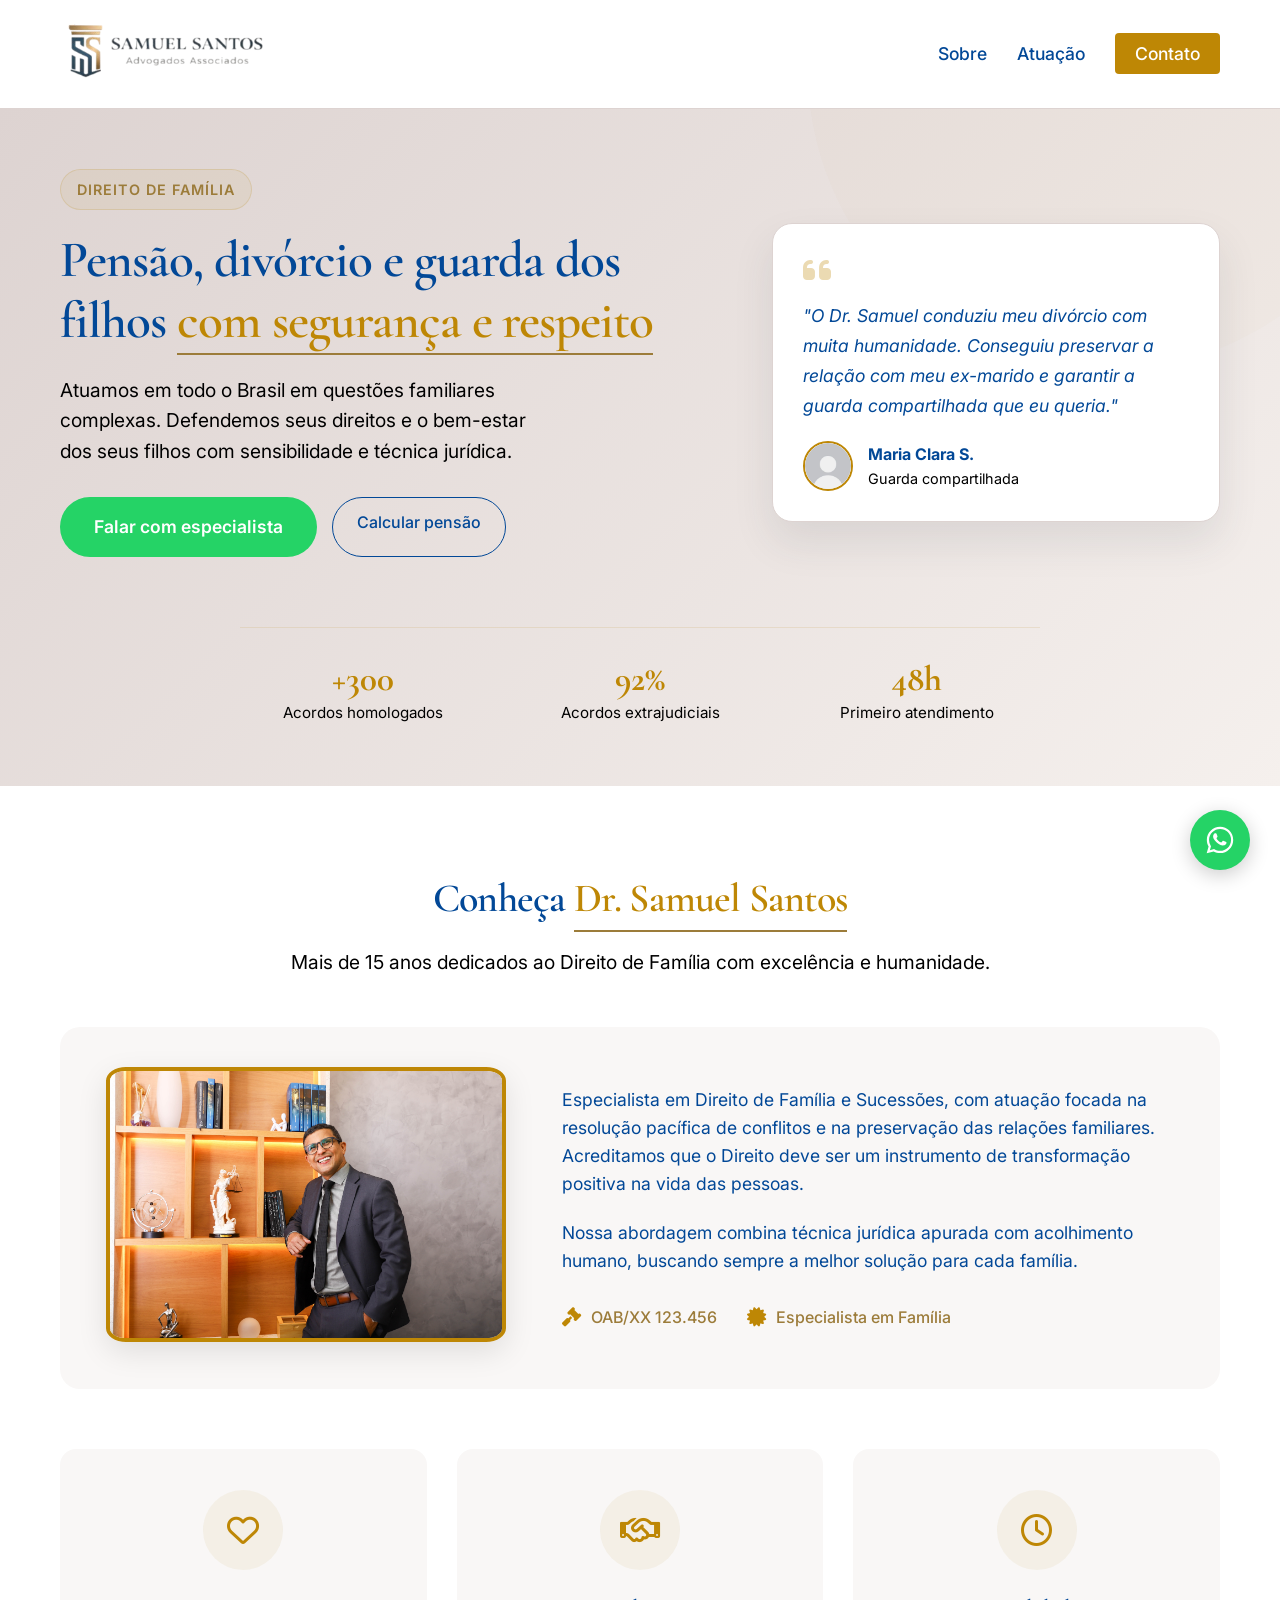
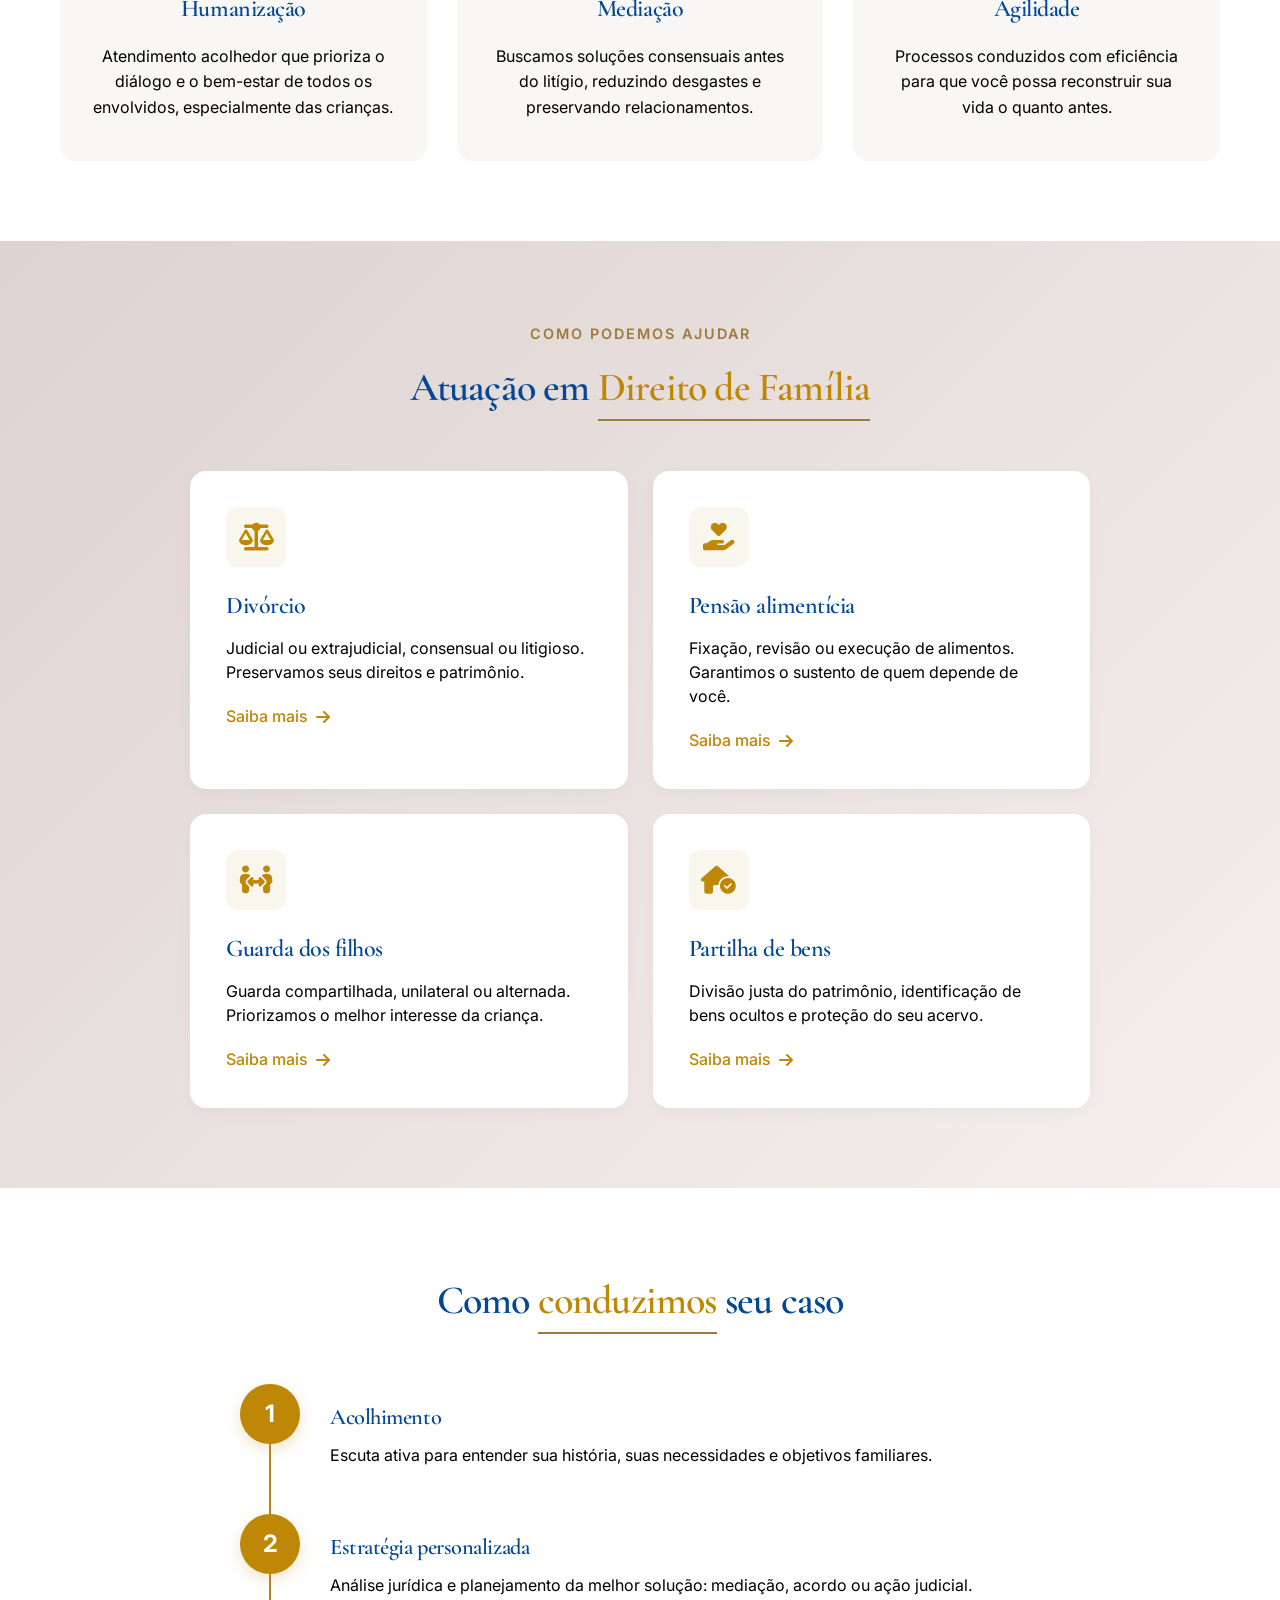
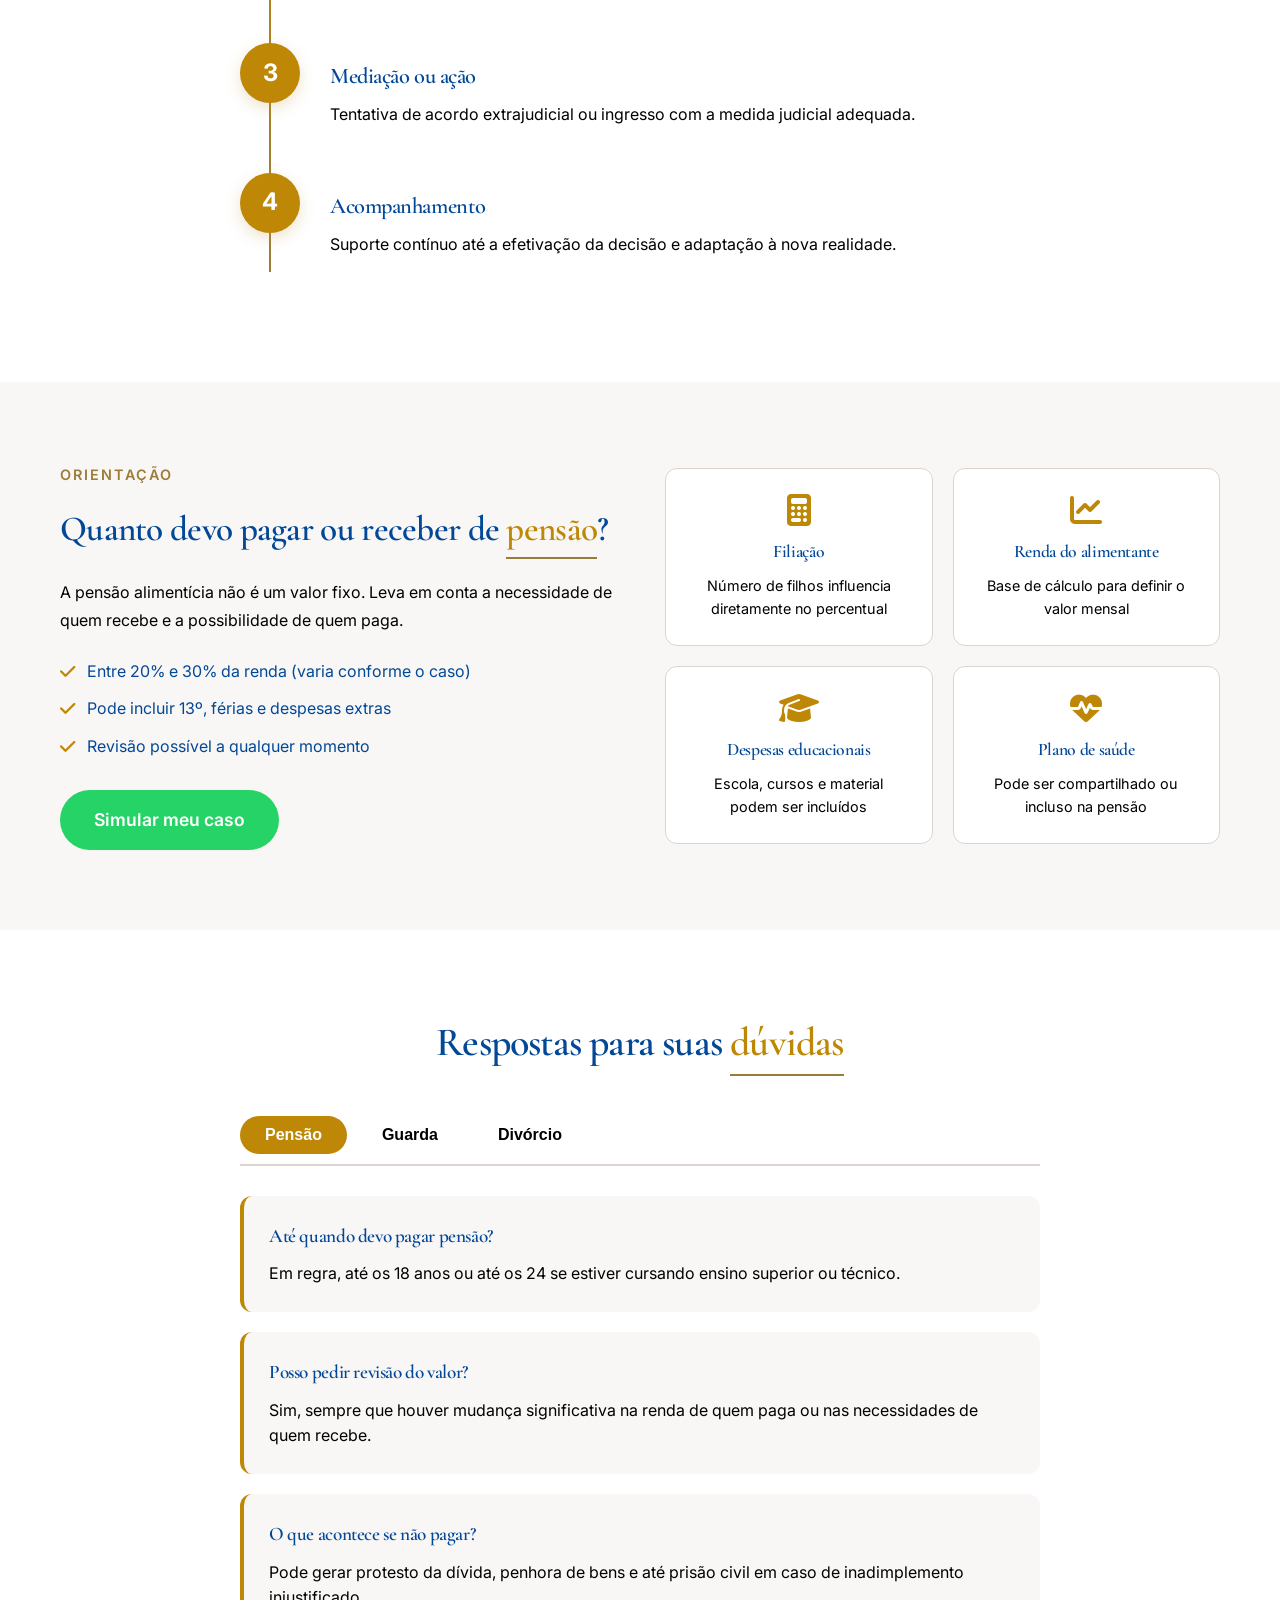
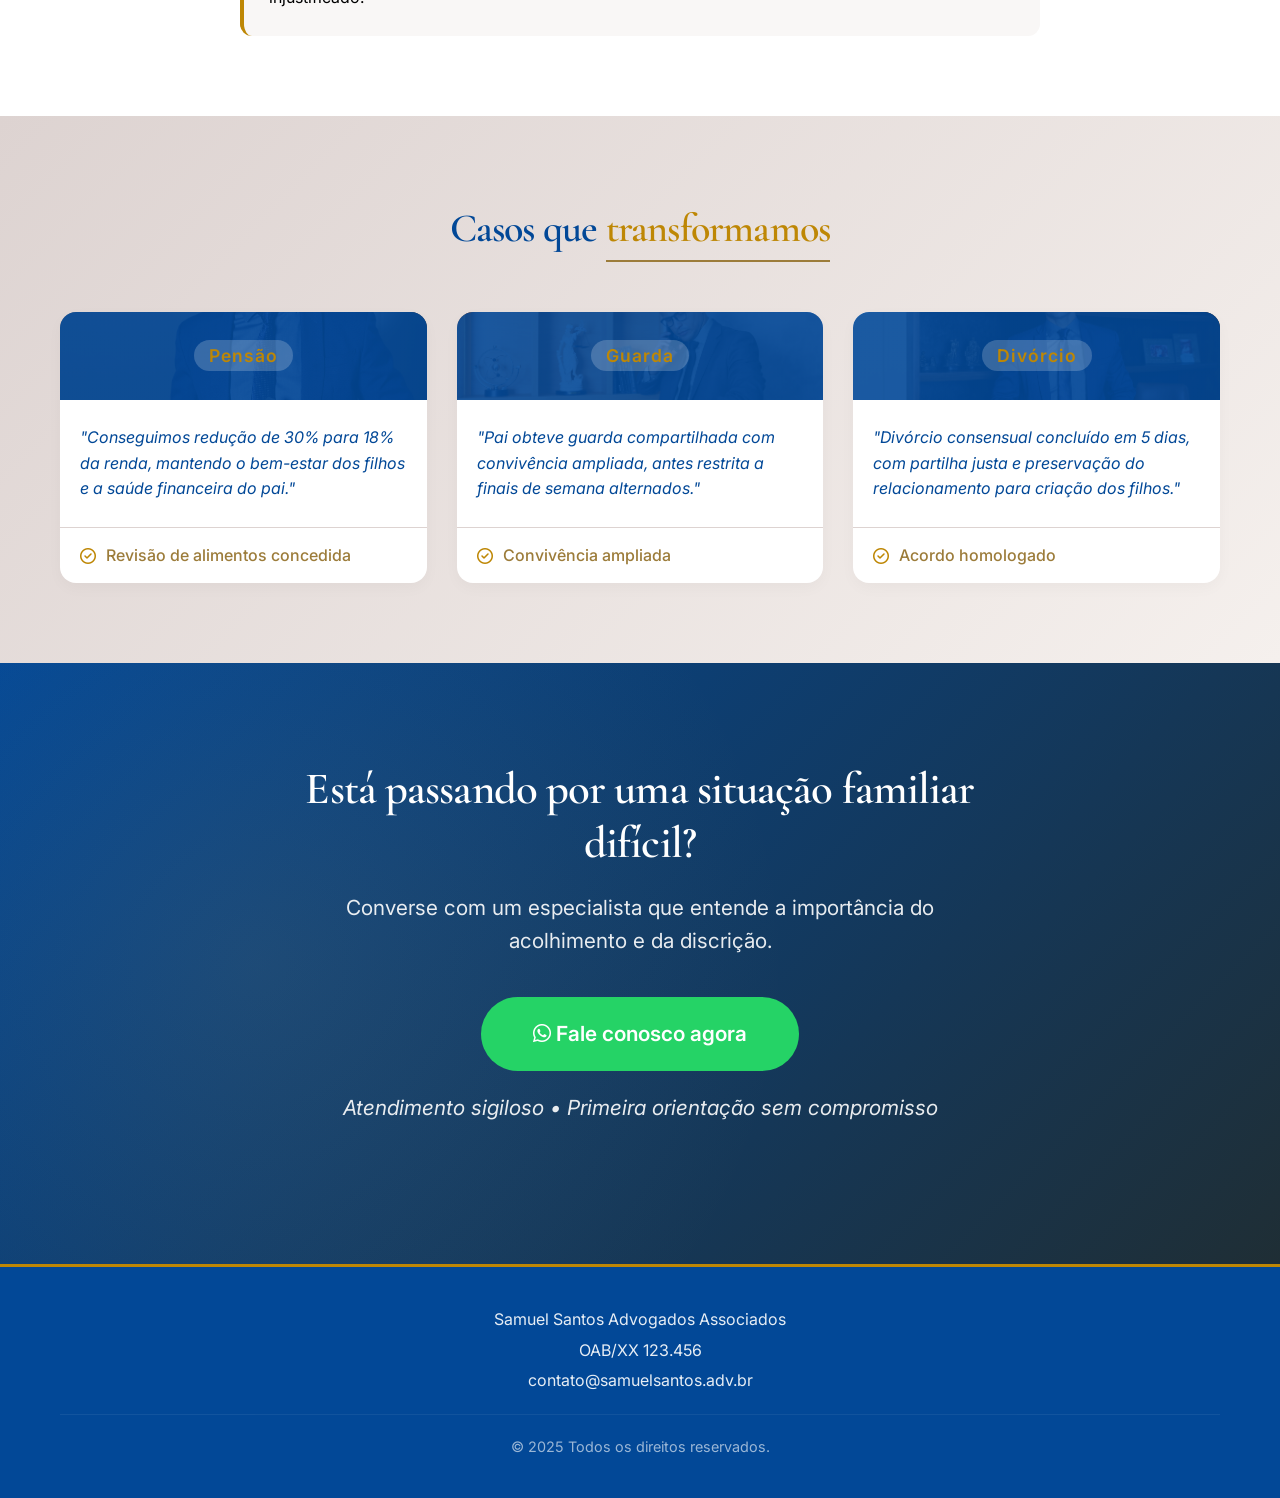
==== commit 37f54851: "Add files via upload" ====
--- a/pensaoeDivorcio/index.html
+++ b/pensaoeDivorcio/index.html
@@ -11,7 +11,7 @@
     <link rel="stylesheet" href="https://cdnjs.cloudflare.com/ajax/libs/font-awesome/6.5.1/css/all.min.css">
 </head>
 <body>
-    <!-- HEADER COM LOGO (mantido) -->
+    <!-- HEADER COM LOGO -->
     <header class="cabecalho">
         <div class="container cabecalho-flex">
             <div class="logo">
@@ -27,8 +27,8 @@
         </div>
     </header>
 
-    <!-- HERO SECTION - LAYOUT COM DEPOIMENTO EM DESTAQUE (formato único) -->
-    <section class="hero-familia">
+    <!-- HERO SECTION -->
+    <section class="hero-familia" style="background: linear-gradient(135deg, var(--bege-claro) 0%, #F5F0ED 100%), url('../imagens/hero-bg.jpg'); background-blend-mode: overlay; background-size: cover; background-position: center;">
         <div class="container">
             <div class="hero-familia-grid">
                 <div class="hero-familia-conteudo">
@@ -45,7 +45,7 @@
                         <i class="fa-solid fa-quote-left"></i>
                         <p>"O Dr. Samuel conduziu meu divórcio com muita humanidade. Conseguiu preservar a relação com meu ex-marido e garantir a guarda compartilhada que eu queria."</p>
                         <div class="depoimento-autor">
-                            <img src="imagens/depoimento-1.JPEG" alt="Foto de cliente" class="depoimento-foto">
+                            <img src="imagens/icone sem foto.jpg" alt="Foto de cliente" class="depoimento-foto">
                             <div>
                                 <strong>Maria Clara S.</strong>
                                 <span>Guarda compartilhada</span>
@@ -71,12 +71,31 @@
         </div>
     </section>
 
-    <!-- SEÇÃO SOBRE - COM FOCO EM FAMÍLIA (layout diferente) -->
+    <!-- SEÇÃO SOBRE - COM FOTO DO ADVOGADO -->
     <section id="sobre" class="sobre-familia">
         <div class="container">
             <div class="sobre-familia-header">
-                <h2>Entendemos a <span class="destaque-dourado">complexidade</span> das relações familiares</h2>
-                <p>Mais do que questões jurídicas, lidamos com vidas, emoções e o futuro de famílias inteiras.</p>
+                <h2>Conheça <span class="destaque-dourado">Dr. Samuel Santos</span></h2>
+                <p>Mais de 15 anos dedicados ao Direito de Família com excelência e humanidade.</p>
+            </div>
+            <div class="sobre-advogado-grid">
+                <div class="sobre-advogado-foto">
+                    <img src="imagens/IMG_8784.JPEG" alt="Dr. Samuel Santos" class="advogado-img">
+                </div>
+                <div class="sobre-advogado-texto">
+                    <p>Especialista em Direito de Família e Sucessões, com atuação focada na resolução pacífica de conflitos e na preservação das relações familiares. Acreditamos que o Direito deve ser um instrumento de transformação positiva na vida das pessoas.</p>
+                    <p>Nossa abordagem combina técnica jurídica apurada com acolhimento humano, buscando sempre a melhor solução para cada família.</p>
+                    <div class="sobre-credenciais">
+                        <div class="credencial-item">
+                            <i class="fa-solid fa-gavel"></i>
+                            <span>OAB/XX 123.456</span>
+                        </div>
+                        <div class="credencial-item">
+                            <i class="fa-solid fa-certificate"></i>
+                            <span>Especialista em Família</span>
+                        </div>
+                    </div>
+                </div>
             </div>
             <div class="sobre-familia-grid">
                 <div class="sobre-familia-card">
@@ -104,7 +123,7 @@
         </div>
     </section>
 
-    <!-- SEÇÃO DE ÁREAS DE ATUAÇÃO - GRID 2x2 COM ÍCONES (formato novo) -->
+    <!-- SEÇÃO DE ÁREAS DE ATUAÇÃO -->
     <section id="atuacao" class="areas-atuacao">
         <div class="container">
             <div class="areas-atuacao-header">
@@ -148,7 +167,7 @@
         </div>
     </section>
 
-    <!-- SEÇÃO DE PROCESSO - TIMELINE VERTICAL (formato diferente das anteriores) -->
+    <!-- SEÇÃO DE PROCESSO -->
     <section class="processo-familia">
         <div class="container">
             <h2 class="processo-titulo">Como <span class="destaque-dourado">conduzimos</span> seu caso</h2>
@@ -193,7 +212,7 @@
         </div>
     </section>
 
-    <!-- SEÇÃO CALCULADORA DE PENSÃO (interativa com cards) -->
+    <!-- SEÇÃO CALCULADORA DE PENSÃO -->
     <section id="calculadora" class="calculadora-pensao">
         <div class="container">
             <div class="calculadora-grid">
@@ -234,7 +253,7 @@
         </div>
     </section>
 
-    <!-- SEÇÃO DE DÚVIDAS - FORMATO DE ABAS (novo) -->
+    <!-- SEÇÃO DE DÚVIDAS -->
     <section class="duvidas-familia">
         <div class="container">
             <h2 class="duvidas-titulo">Respostas para suas <span class="destaque-dourado">dúvidas</span></h2>
@@ -269,7 +288,7 @@
                             </div>
                             <div class="faq-item">
                                 <h4>Como definir a guarda unilateral?</h4>
-                                <p>Quando um dos geniores não tem condições ou interesse em exercer a guarda, ou quando há conflito grave.</p>
+                                <p>Quando um dos genitores não tem condições ou interesse em exercer a guarda, ou quando há conflito grave.</p>
                             </div>
                             <div class="faq-item">
                                 <h4>Filho pode escolher com quem ficar?</h4>
@@ -298,13 +317,13 @@
         </div>
     </section>
 
-    <!-- SEÇÃO DE CASOS REAIS - CARDS COM RESULTADOS -->
+    <!-- SEÇÃO DE CASOS REAIS -->
     <section class="casos-reais">
         <div class="container">
             <h2 class="casos-titulo">Casos que <span class="destaque-dourado">transformamos</span></h2>
             <div class="casos-reais-grid">
                 <div class="caso-real-card">
-                    <div class="caso-real-header">
+                    <div class="caso-real-header" style="background-image: linear-gradient(rgba(2, 72, 151, 0.9), rgba(2, 72, 151, 0.9)), url('imagens/foto-advogado.JPEG'); background-size: cover; background-position: center;">
                         <span class="caso-real-categoria">Pensão</span>
                     </div>
                     <p class="caso-real-descricao">"Conseguimos redução de 30% para 18% da renda, mantendo o bem-estar dos filhos e a saúde financeira do pai."</p>
@@ -314,7 +333,7 @@
                     </div>
                 </div>
                 <div class="caso-real-card">
-                    <div class="caso-real-header">
+                    <div class="caso-real-header" style="background-image: linear-gradient(rgba(2, 72, 151, 0.9), rgba(2, 72, 151, 0.9)), url('imagens/IMG_8779.JPEG'); background-size: cover; background-position: center;">
                         <span class="caso-real-categoria">Guarda</span>
                     </div>
                     <p class="caso-real-descricao">"Pai obteve guarda compartilhada com convivência ampliada, antes restrita a finais de semana alternados."</p>
@@ -324,7 +343,7 @@
                     </div>
                 </div>
                 <div class="caso-real-card">
-                    <div class="caso-real-header">
+                    <div class="caso-real-header" style="background-image: linear-gradient(rgba(2, 72, 151, 0.9), rgba(2, 72, 151, 0.9)), url('imagens/decisao-judicial.JPEG'); background-size: cover; background-position: center;">
                         <span class="caso-real-categoria">Divórcio</span>
                     </div>
                     <p class="caso-real-descricao">"Divórcio consensual concluído em 5 dias, com partilha justa e preservação do relacionamento para criação dos filhos."</p>
@@ -337,7 +356,7 @@
         </div>
     </section>
 
-    <!-- CTA FINAL - FORMATO ESPECIAL COM BACKGROUND -->
+    <!-- CTA FINAL -->
     <section id="contato" class="cta-final-familia">
         <div class="container">
             <div class="cta-final-conteudo">
@@ -353,7 +372,7 @@
         </div>
     </section>
 
-    <!-- RODAPÉ (mantido) -->
+    <!-- RODAPÉ -->
     <footer class="rodape">
         <div class="container">
             <div class="rodape-info">
@@ -365,7 +384,7 @@
         </div>
     </footer>
 
-    <!-- WHATSAPP FLOAT (mantido) -->
+    <!-- WHATSAPP FLOAT -->
     <a href="https://wa.me/5511999999999" class="whatsapp-float" target="_blank">
         <img src="data:image/svg+xml,%3Csvg xmlns='http://www.w3.org/2000/svg' width='32' height='32' viewBox='0 0 24 24' fill='%23ffffff'%3E%3Cpath d='M19.05 4.91A9.816 9.816 0 0 0 12.04 2c-5.46 0-9.91 4.45-9.91 9.91 0 1.75.46 3.45 1.32 4.95L2 22l5.25-1.38c1.45.79 3.08 1.21 4.74 1.21 5.46 0 9.91-4.45 9.91-9.91 0-2.65-1.03-5.14-2.9-7.01zm-7.01 15.24c-1.48 0-2.93-.4-4.2-1.15l-.3-.18-3.12.82.83-3.04-.2-.31a8.264 8.264 0 0 1-1.26-4.38c0-4.54 3.7-8.24 8.24-8.24 2.2 0 4.27.86 5.82 2.42a8.183 8.183 0 0 1 2.41 5.83c.02 4.54-3.68 8.23-8.22 8.23z'/%3E%3Cpath d='M16.15 13.4c-.24-.12-1.43-.71-1.65-.79-.22-.08-.38-.12-.54.12-.16.24-.63.79-.77.95-.14.16-.29.18-.53.06-.24-.12-1.01-.37-1.92-1.18-.71-.63-1.19-1.41-1.33-1.65-.14-.24-.02-.37.1-.49.11-.11.24-.29.36-.43.12-.14.16-.24.24-.4.08-.16.04-.3-.02-.42-.06-.12-.54-1.3-.74-1.78-.2-.48-.4-.42-.55-.43h-.47c-.16 0-.42.06-.64.3-.22.24-.86.84-.86 2.05 0 1.21.88 2.38 1 2.54.12.16 1.73 2.64 4.19 3.62.59.23 1.05.37 1.41.47.59.16 1.13.14 1.56.09.48-.06 1.48-.61 1.69-1.2.21-.59.21-1.1.15-1.21-.06-.11-.22-.17-.46-.29z'/%3E%3C/svg%3E" alt="WhatsApp">
     </a>
--- a/pensaoeDivorcio/css/estilo.css
+++ b/pensaoeDivorcio/css/estilo.css
@@ -1,10 +1,10 @@
-/* ===== VARIÁVEIS (MANTIDAS) ===== */
+/* ===== VARIÁVEIS ===== */
 :root {
     --bege-claro: #DDD3D1;
-    --azul-petroleo: #2F3E46;
-    --dourado-met: #C6A65B;
+    --azul-petroleo: #024897;
+    --dourado-met: #be8705;
     --dourado-escuro: #9C7C3A;
-    --cinza-medio: #8E8A87;
+    --cinza-medio: #000000;
     --branco: #FFFFFF;
     --preto-suave: #333333;
 }
@@ -35,7 +35,7 @@
     padding: 0 20px;
 }
 
-/* ===== CABEÇALHO (MANTIDO) ===== */
+/* ===== CABEÇALHO ===== */
 .cabecalho {
     background-color: var(--branco);
     border-bottom: 1px solid var(--bege-claro);
@@ -89,7 +89,7 @@
     color: var(--branco);
 }
 
-/* ===== BOTÕES (MANTIDOS) ===== */
+/* ===== BOTÕES ===== */
 .btn-whatsapp {
     display: inline-block;
     background-color: #25D366;
@@ -131,10 +131,9 @@
     font-size: 1.3rem;
 }
 
-/* ===== HERO FAMÍLIA (NOVO) ===== */
+/* ===== HERO FAMÍLIA ===== */
 .hero-familia {
     padding: 60px 0;
-    background: linear-gradient(135deg, var(--bege-claro) 0%, #F5F0ED 100%);
     position: relative;
     overflow: hidden;
 }
@@ -282,7 +281,7 @@
     color: var(--cinza-medio);
 }
 
-/* ===== SOBRE FAMÍLIA (NOVO) ===== */
+/* ===== SOBRE FAMÍLIA ===== */
 .sobre-familia {
     padding: 80px 0;
     background: var(--branco);
@@ -303,6 +302,56 @@
 .sobre-familia-header p {
     font-size: 1.2rem;
     color: var(--cinza-medio);
+}
+
+.sobre-advogado-grid {
+    display: grid;
+    grid-template-columns: 0.8fr 1.2fr;
+    gap: 50px;
+    align-items: center;
+    margin-bottom: 60px;
+    background: #F9F7F6;
+    border-radius: 20px;
+    padding: 40px;
+}
+
+.sobre-advogado-foto {
+    text-align: center;
+}
+
+.advogado-img {
+    width: 100%;
+    max-width: 400px;
+    height: auto;
+    border-radius: 5%;
+    border: 4px solid var(--dourado-met);
+    box-shadow: 0 10px 30px rgba(0,0,0,0.1);
+    object-fit: cover;
+}
+
+.sobre-advogado-texto p {
+    color: var(--azul-petroleo);
+    margin-bottom: 20px;
+    font-size: 1.1rem;
+}
+
+.sobre-credenciais {
+    display: flex;
+    gap: 30px;
+    margin-top: 30px;
+}
+
+.credencial-item {
+    display: flex;
+    align-items: center;
+    gap: 10px;
+    color: var(--dourado-escuro);
+    font-weight: 500;
+}
+
+.credencial-item i {
+    color: var(--dourado-met);
+    font-size: 1.2rem;
 }
 
 .sobre-familia-grid {
@@ -353,7 +402,7 @@
     line-height: 1.6;
 }
 
-/* ===== ÁREAS DE ATUAÇÃO (GRID 2x2) ===== */
+/* ===== ÁREAS DE ATUAÇÃO ===== */
 .areas-atuacao {
     padding: 80px 0;
     background: linear-gradient(135deg, var(--bege-claro) 0%, #F5F0ED 100%);
@@ -444,7 +493,7 @@
     color: var(--dourado-escuro);
 }
 
-/* ===== PROCESSO (TIMELINE VERTICAL) ===== */
+/* ===== PROCESSO ===== */
 .processo-familia {
     padding: 80px 0;
     background: var(--branco);
@@ -577,6 +626,8 @@
     text-align: center;
     border: 1px solid var(--bege-claro);
     transition: all 0.3s ease;
+    position: relative;
+    overflow: hidden;
 }
 
 .card-pensao:hover {
@@ -584,6 +635,22 @@
     transform: scale(1.02);
 }
 
+.card-pensao-img {
+    position: absolute;
+    top: 0;
+    left: 0;
+    width: 100%;
+    height: 100%;
+    object-fit: cover;
+    opacity: 0.1;
+    z-index: 0;
+}
+
+.card-pensao i, .card-pensao h4, .card-pensao p {
+    position: relative;
+    z-index: 1;
+}
+
 .card-pensao i {
     font-size: 32px;
     color: var(--dourado-met);
@@ -601,7 +668,7 @@
     color: var(--cinza-medio);
 }
 
-/* ===== DÚVIDAS FAMÍLIA (TABS) ===== */
+/* ===== DÚVIDAS FAMÍLIA ===== */
 .duvidas-familia {
     padding: 80px 0;
     background: var(--branco);
@@ -712,15 +779,19 @@
 }
 
 .caso-real-header {
-    background: var(--azul-petroleo);
-    padding: 15px 20px;
+    padding: 30px 20px;
+    text-align: center;
 }
 
 .caso-real-categoria {
     color: var(--dourado-met);
     font-weight: 600;
-    font-size: 0.9rem;
+    font-size: 1.1rem;
     letter-spacing: 1px;
+    background: rgba(255,255,255,0.2);
+    padding: 5px 15px;
+    border-radius: 50px;
+    backdrop-filter: blur(5px);
 }
 
 .caso-real-descricao {
@@ -795,7 +866,7 @@
     margin-top: 20px;
 }
 
-/* ===== RODAPÉ (MANTIDO) ===== */
+/* ===== RODAPÉ ===== */
 .rodape {
     background-color: var(--azul-petroleo);
     color: var(--branco);
@@ -821,7 +892,7 @@
     padding-top: 20px;
 }
 
-/* ===== WHATSAPP FLOAT (MANTIDO) ===== */
+/* ===== WHATSAPP FLOAT ===== */
 .whatsapp-float {
     position: fixed;
     bottom: 30px;
@@ -850,6 +921,15 @@
 
 /* ===== RESPONSIVIDADE ===== */
 @media (max-width: 992px) {
+    .sobre-advogado-grid {
+        grid-template-columns: 1fr;
+        text-align: center;
+    }
+    
+    .sobre-credenciais {
+        justify-content: center;
+    }
+    
     .sobre-familia-grid,
     .areas-grid,
     .casos-reais-grid {
@@ -921,4 +1001,9 @@
     .cta-final-conteudo h2 {
         font-size: 2rem;
     }
+    
+    .sobre-credenciais {
+        flex-direction: column;
+        align-items: center;
+    }
 }
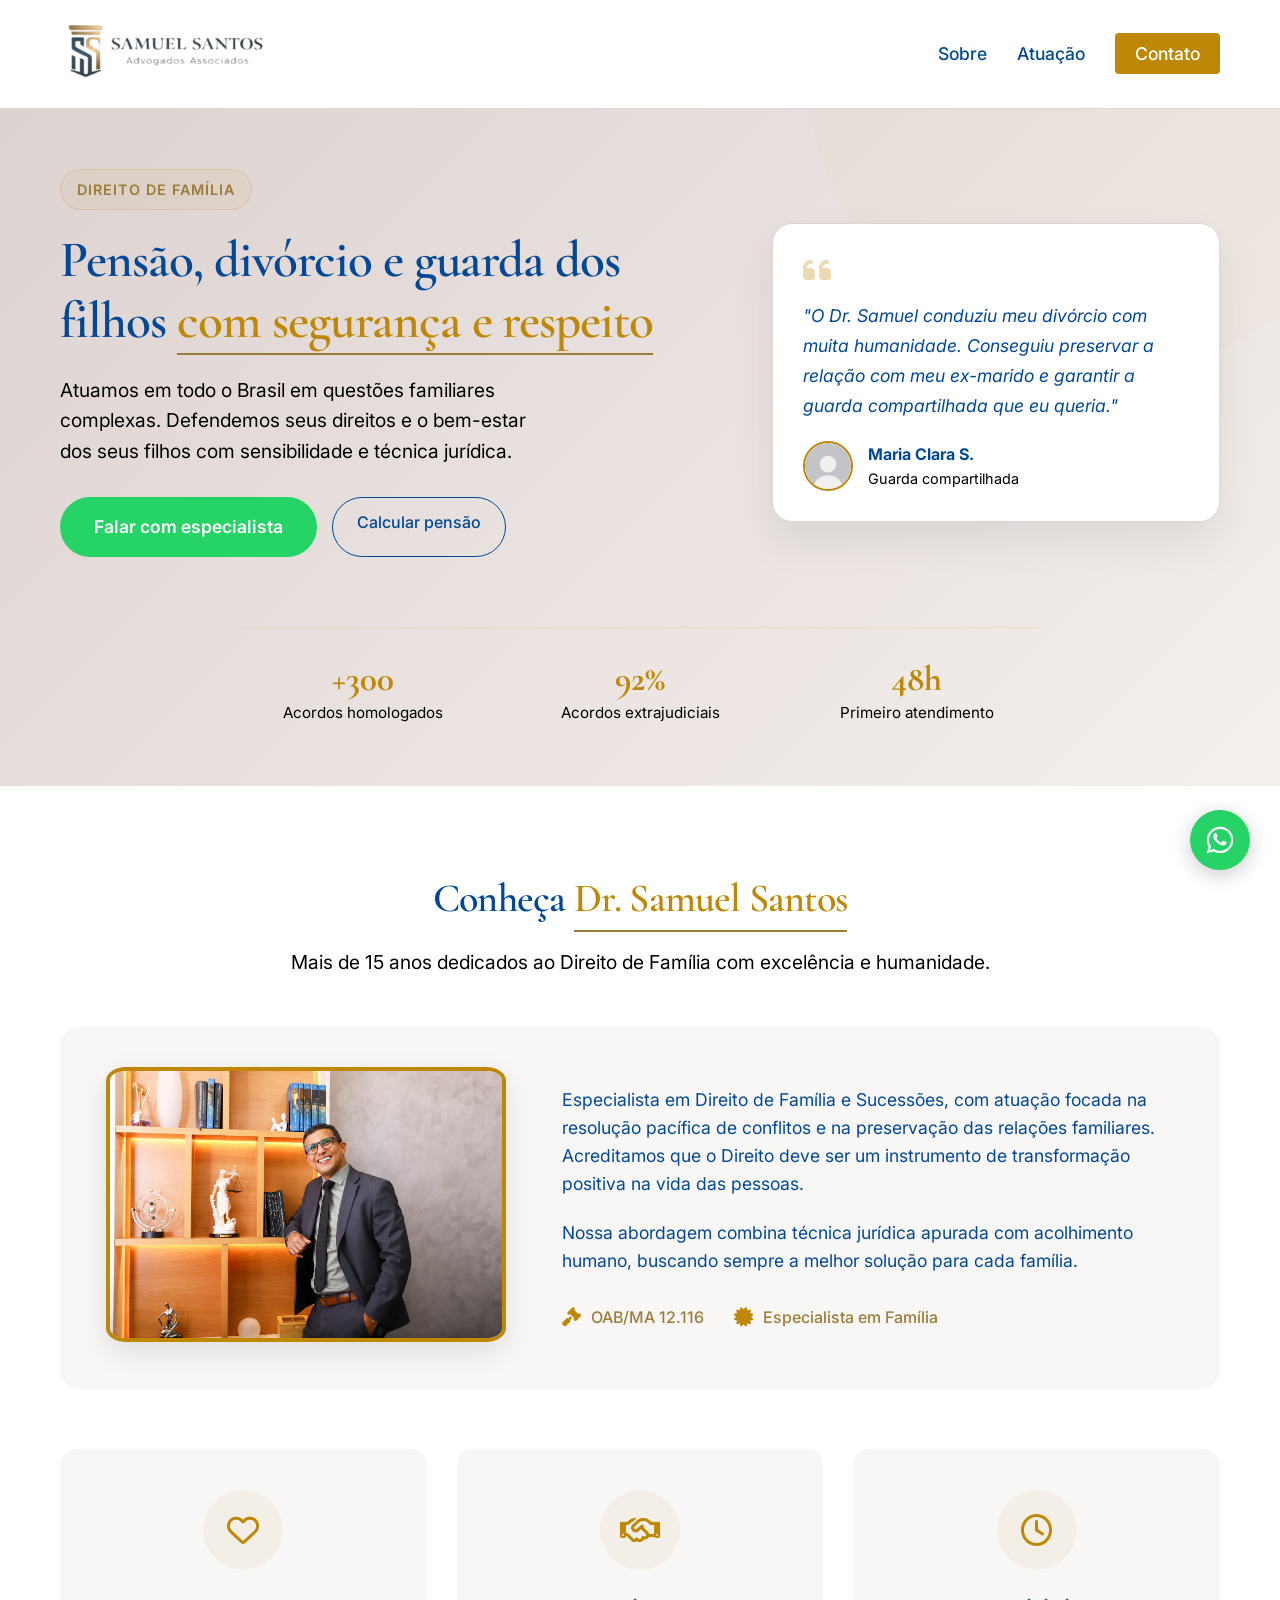
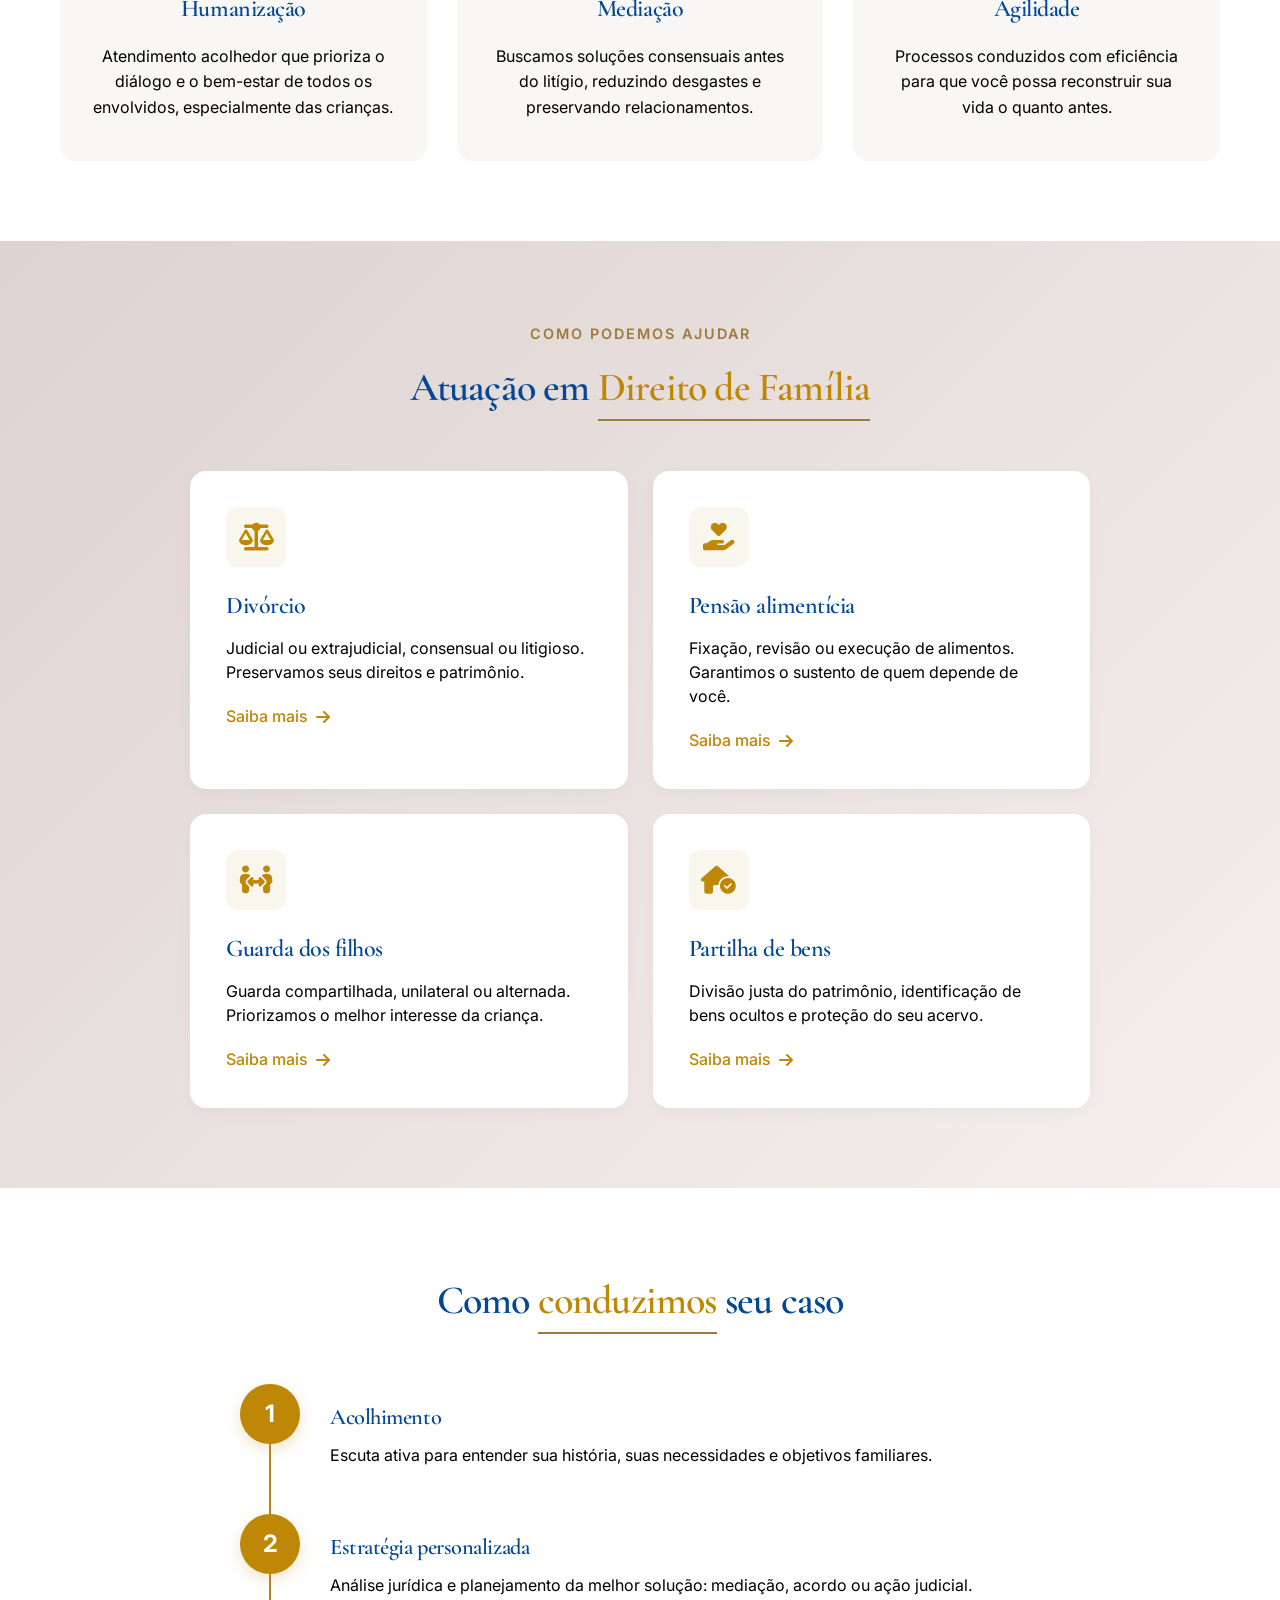
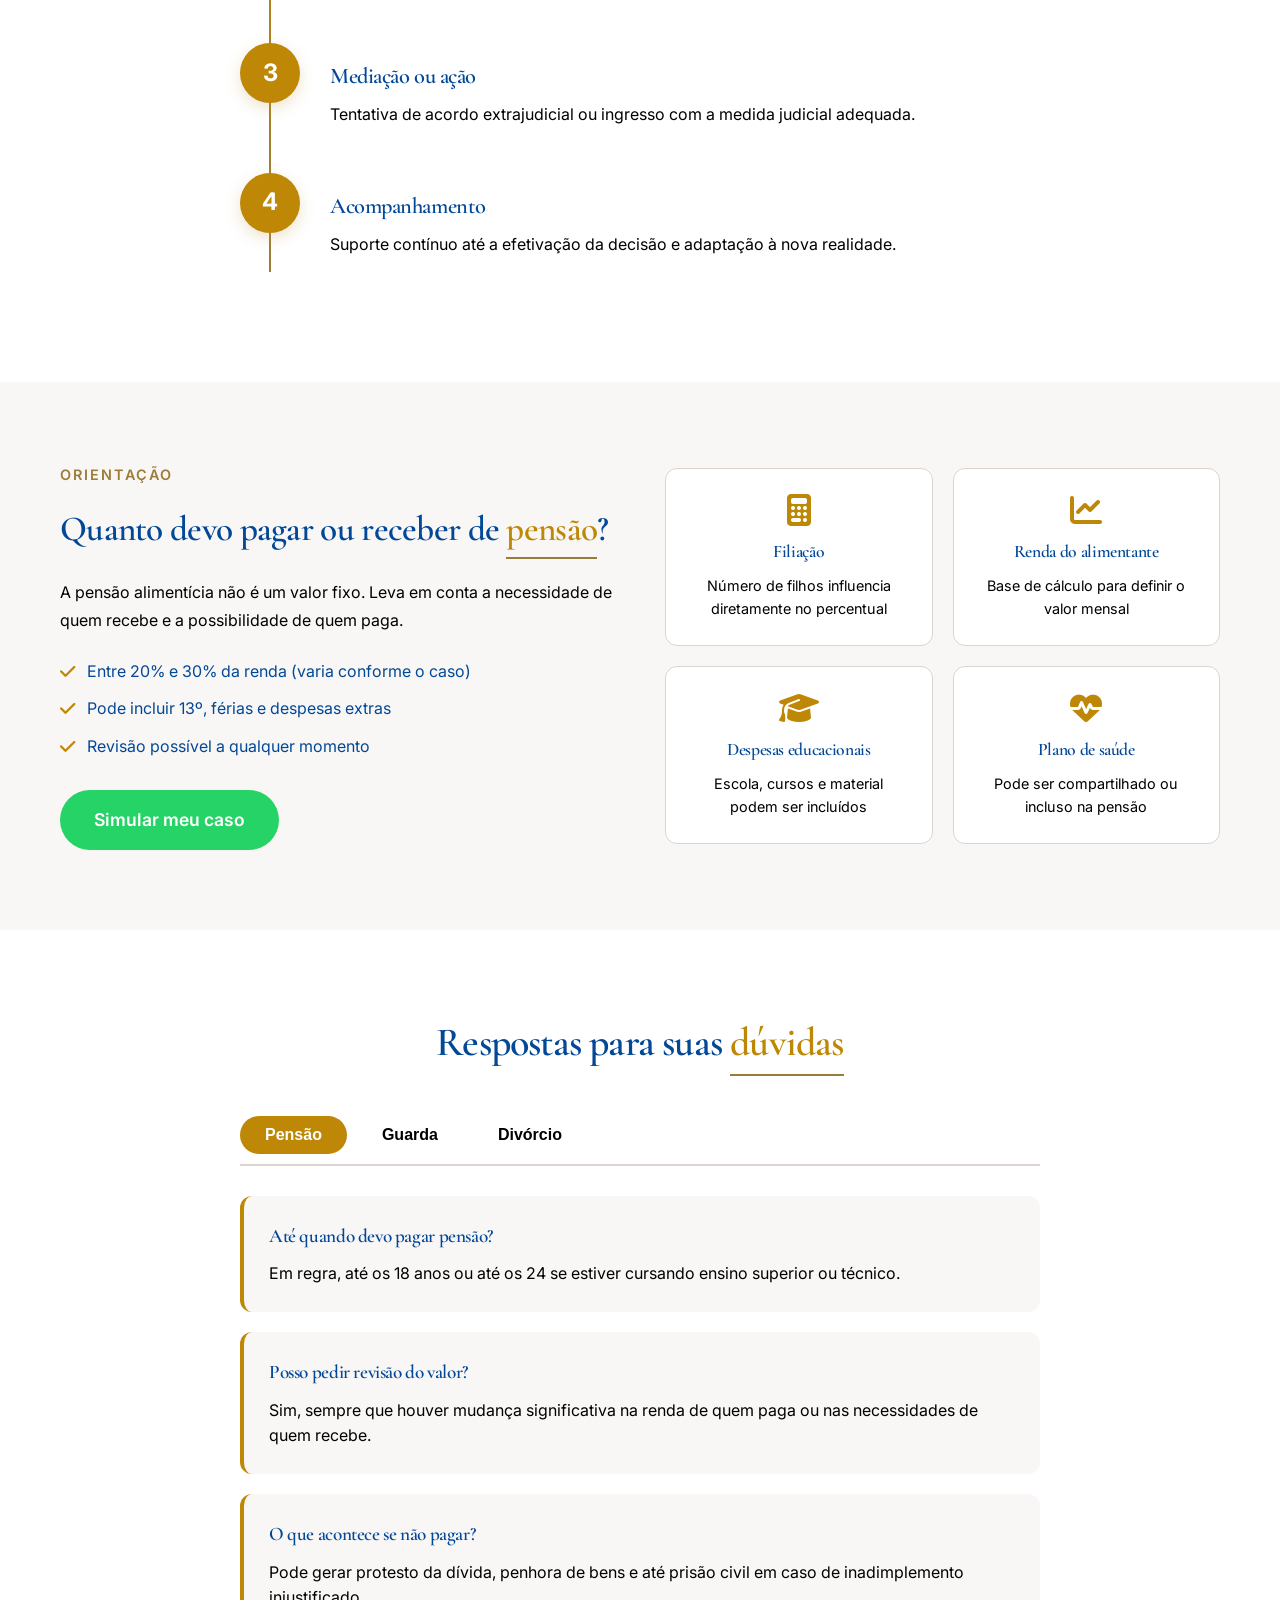
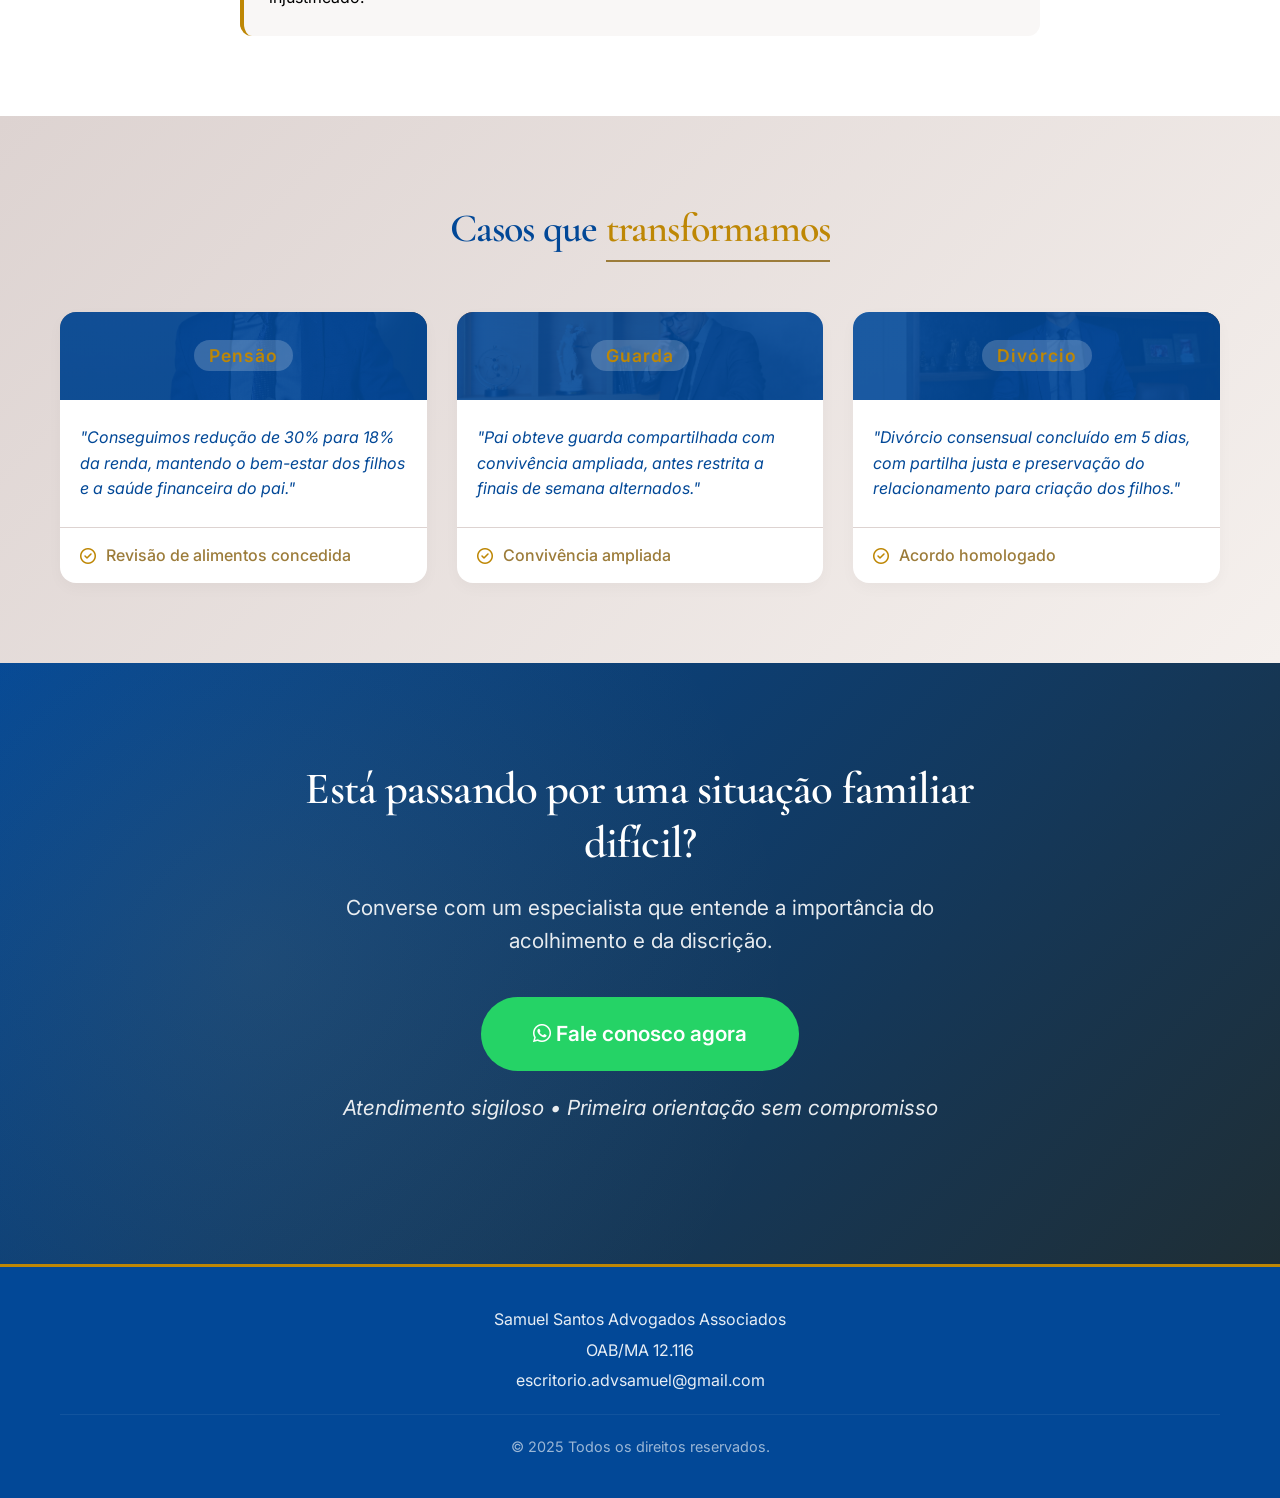
==== commit 52a8c5e2: "Update print statement from 'Hello' to 'Goodbye'" ====
--- a/pensaoeDivorcio/index.html
+++ b/pensaoeDivorcio/index.html
@@ -36,7 +36,7 @@
                     <h1>Pensão, divórcio e guarda dos filhos <span class="destaque-dourado">com segurança e respeito</span></h1>
                     <p class="hero-familia-texto">Atuamos em todo o Brasil em questões familiares complexas. Defendemos seus direitos e o bem-estar dos seus filhos com sensibilidade e técnica jurídica.</p>
                     <div class="hero-familia-cta">
-                        <a href="https://wa.me/5511999999999" class="btn-whatsapp" target="_blank">Falar com especialista</a>
+                        <a href="https://api.whatsapp.com/send/?phone=5598984082652" class="btn-whatsapp" target="_blank">Falar com especialista</a>
                         <a href="#calculadora" class="btn-secundario">Calcular pensão</a>
                     </div>
                 </div>
@@ -88,7 +88,7 @@
                     <div class="sobre-credenciais">
                         <div class="credencial-item">
                             <i class="fa-solid fa-gavel"></i>
-                            <span>OAB/XX 123.456</span>
+                            <span>OAB/MA 12.116</span>
                         </div>
                         <div class="credencial-item">
                             <i class="fa-solid fa-certificate"></i>
@@ -225,7 +225,7 @@
                         <li><i class="fa-solid fa-check"></i> Pode incluir 13º, férias e despesas extras</li>
                         <li><i class="fa-solid fa-check"></i> Revisão possível a qualquer momento</li>
                     </ul>
-                    <a href="https://wa.me/5511999999999" class="btn-whatsapp">Simular meu caso</a>
+                    <a href="https://api.whatsapp.com/send/?phone=5598984082652" class="btn-whatsapp">Simular meu caso</a>
                 </div>
                 <div class="calculadora-cards">
                     <div class="card-pensao">
@@ -363,7 +363,7 @@
                 <h2>Está passando por uma situação familiar difícil?</h2>
                 <p>Converse com um especialista que entende a importância do acolhimento e da discrição.</p>
                 <div class="cta-final-botoes">
-                    <a href="https://wa.me/5511999999999" class="btn-whatsapp btn-grande" target="_blank">
+                    <a href="https://api.whatsapp.com/send/?phone=5598984082652" class="btn-whatsapp btn-grande" target="_blank">
                         <i class="fa-brands fa-whatsapp"></i> Fale conosco agora
                     </a>
                     <p class="cta-final-nota">Atendimento sigiloso • Primeira orientação sem compromisso</p>
@@ -377,18 +377,18 @@
         <div class="container">
             <div class="rodape-info">
                 <p>Samuel Santos Advogados Associados</p>
-                <p>OAB/XX 123.456</p>
-                <p>contato@samuelsantos.adv.br</p>
+                <p>OAB/MA 12.116</p>
+                <p>escritorio.advsamuel@gmail.com</p>
             </div>
             <p class="copyright">© 2025 Todos os direitos reservados.</p>
         </div>
     </footer>
 
     <!-- WHATSAPP FLOAT -->
-    <a href="https://wa.me/5511999999999" class="whatsapp-float" target="_blank">
+    <a href="https://api.whatsapp.com/send/?phone=5598984082652" class="whatsapp-float" target="_blank">
         <img src="data:image/svg+xml,%3Csvg xmlns='http://www.w3.org/2000/svg' width='32' height='32' viewBox='0 0 24 24' fill='%23ffffff'%3E%3Cpath d='M19.05 4.91A9.816 9.816 0 0 0 12.04 2c-5.46 0-9.91 4.45-9.91 9.91 0 1.75.46 3.45 1.32 4.95L2 22l5.25-1.38c1.45.79 3.08 1.21 4.74 1.21 5.46 0 9.91-4.45 9.91-9.91 0-2.65-1.03-5.14-2.9-7.01zm-7.01 15.24c-1.48 0-2.93-.4-4.2-1.15l-.3-.18-3.12.82.83-3.04-.2-.31a8.264 8.264 0 0 1-1.26-4.38c0-4.54 3.7-8.24 8.24-8.24 2.2 0 4.27.86 5.82 2.42a8.183 8.183 0 0 1 2.41 5.83c.02 4.54-3.68 8.23-8.22 8.23z'/%3E%3Cpath d='M16.15 13.4c-.24-.12-1.43-.71-1.65-.79-.22-.08-.38-.12-.54.12-.16.24-.63.79-.77.95-.14.16-.29.18-.53.06-.24-.12-1.01-.37-1.92-1.18-.71-.63-1.19-1.41-1.33-1.65-.14-.24-.02-.37.1-.49.11-.11.24-.29.36-.43.12-.14.16-.24.24-.4.08-.16.04-.3-.02-.42-.06-.12-.54-1.3-.74-1.78-.2-.48-.4-.42-.55-.43h-.47c-.16 0-.42.06-.64.3-.22.24-.86.84-.86 2.05 0 1.21.88 2.38 1 2.54.12.16 1.73 2.64 4.19 3.62.59.23 1.05.37 1.41.47.59.16 1.13.14 1.56.09.48-.06 1.48-.61 1.69-1.2.21-.59.21-1.1.15-1.21-.06-.11-.22-.17-.46-.29z'/%3E%3C/svg%3E" alt="WhatsApp">
     </a>
 
     <script src="js/scripts.js"></script>
 </body>
-</html>+</html>
